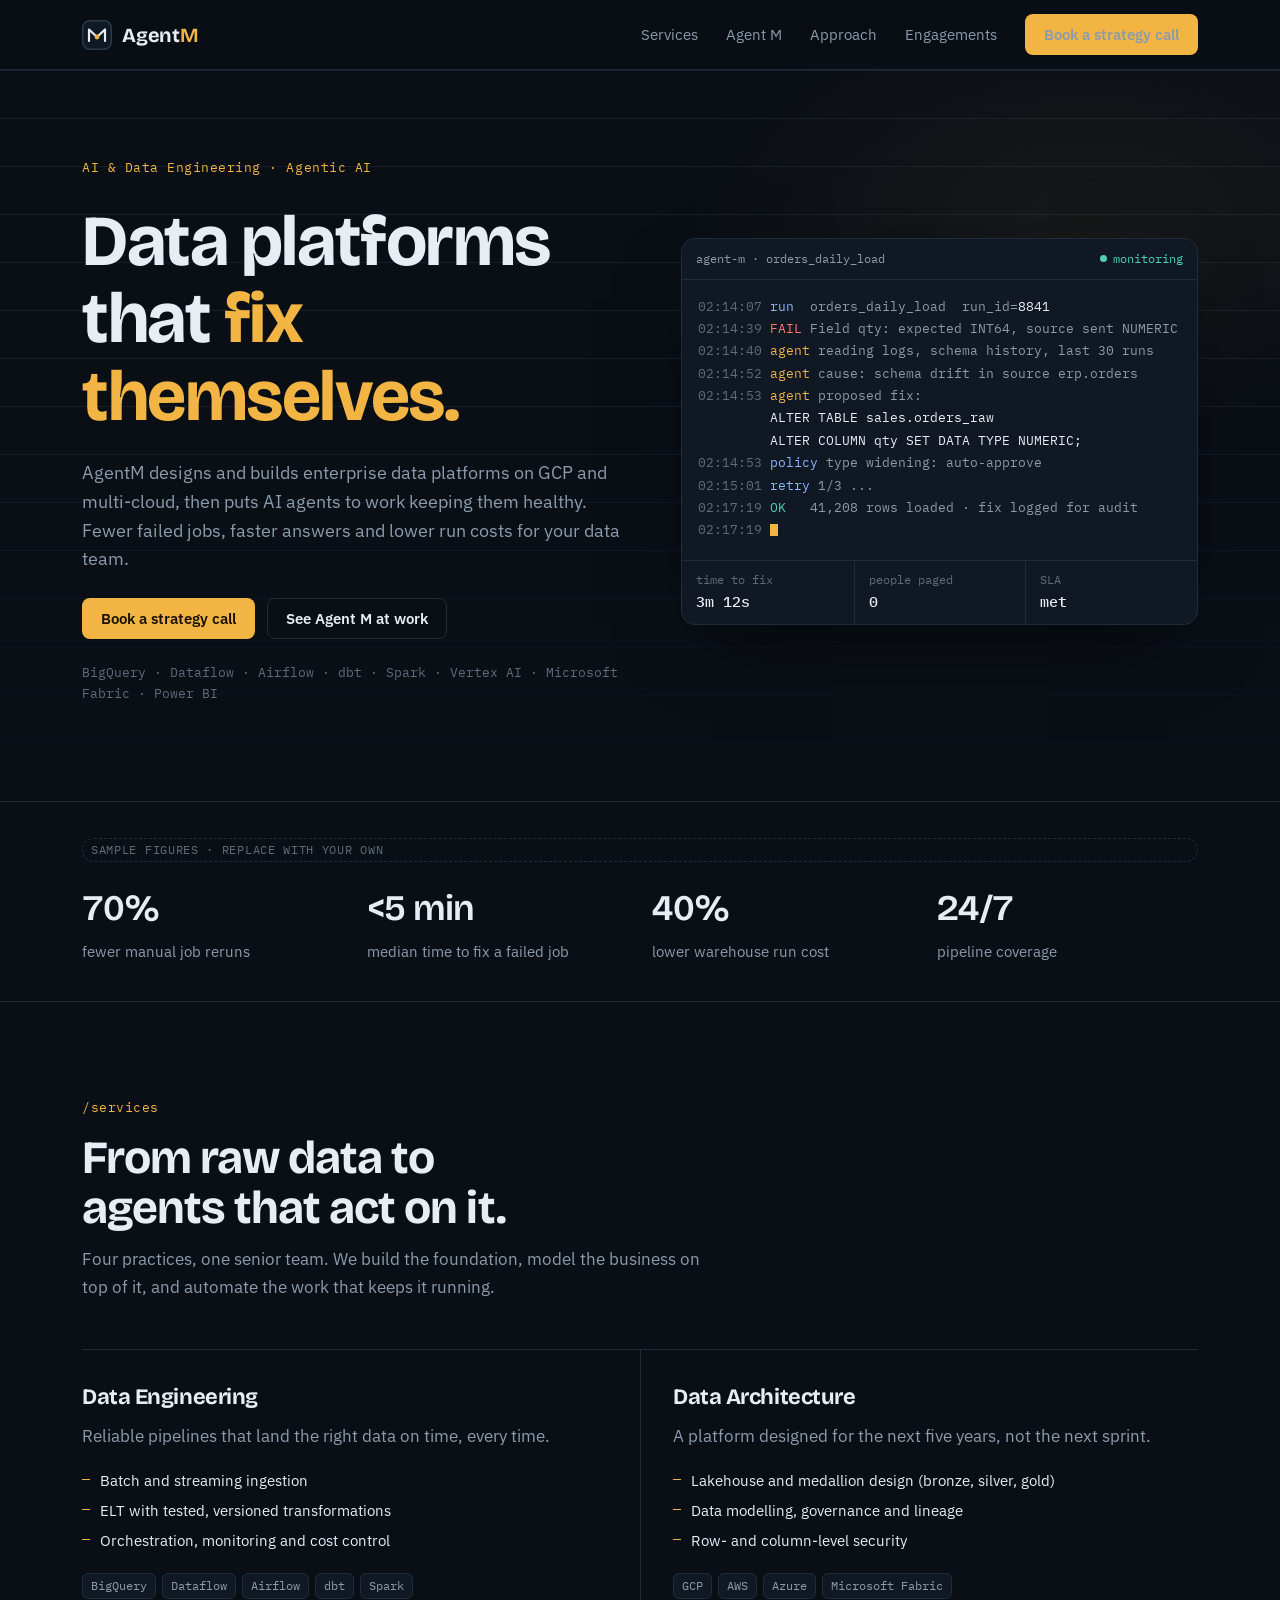
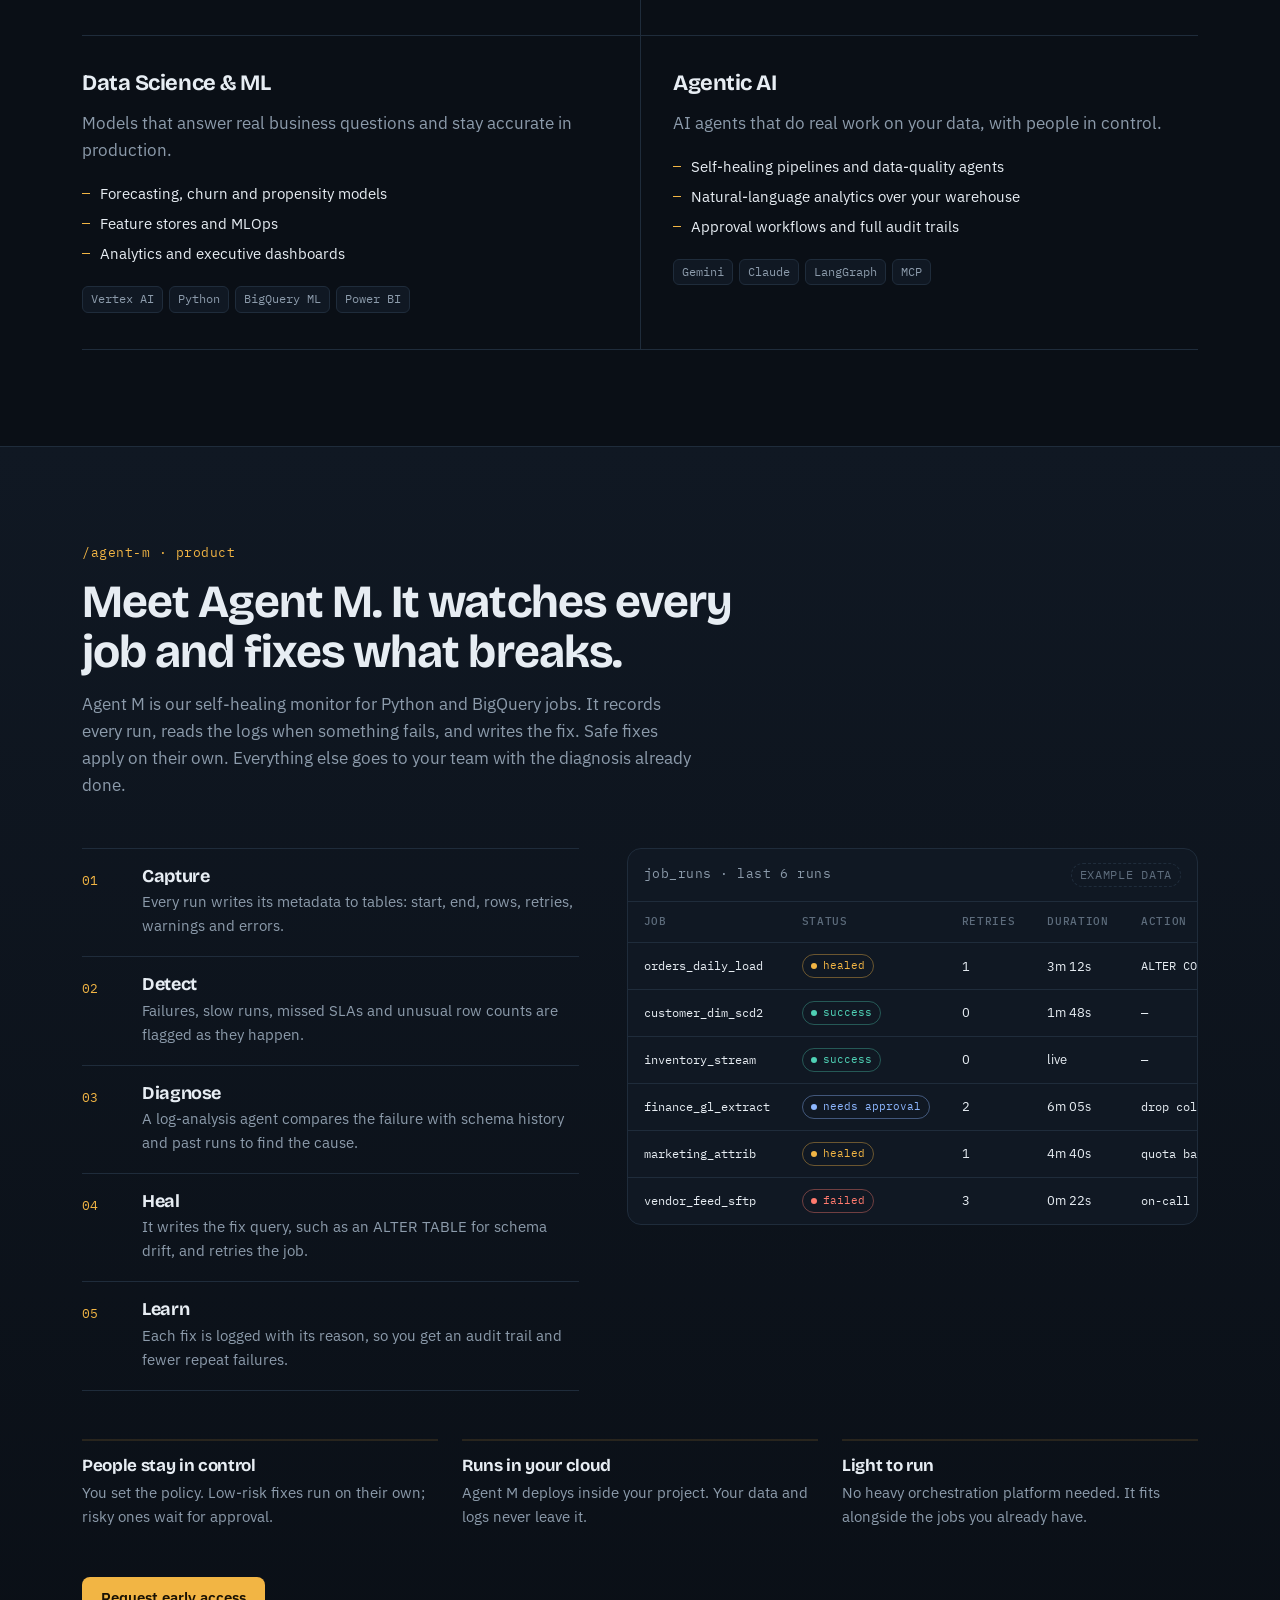
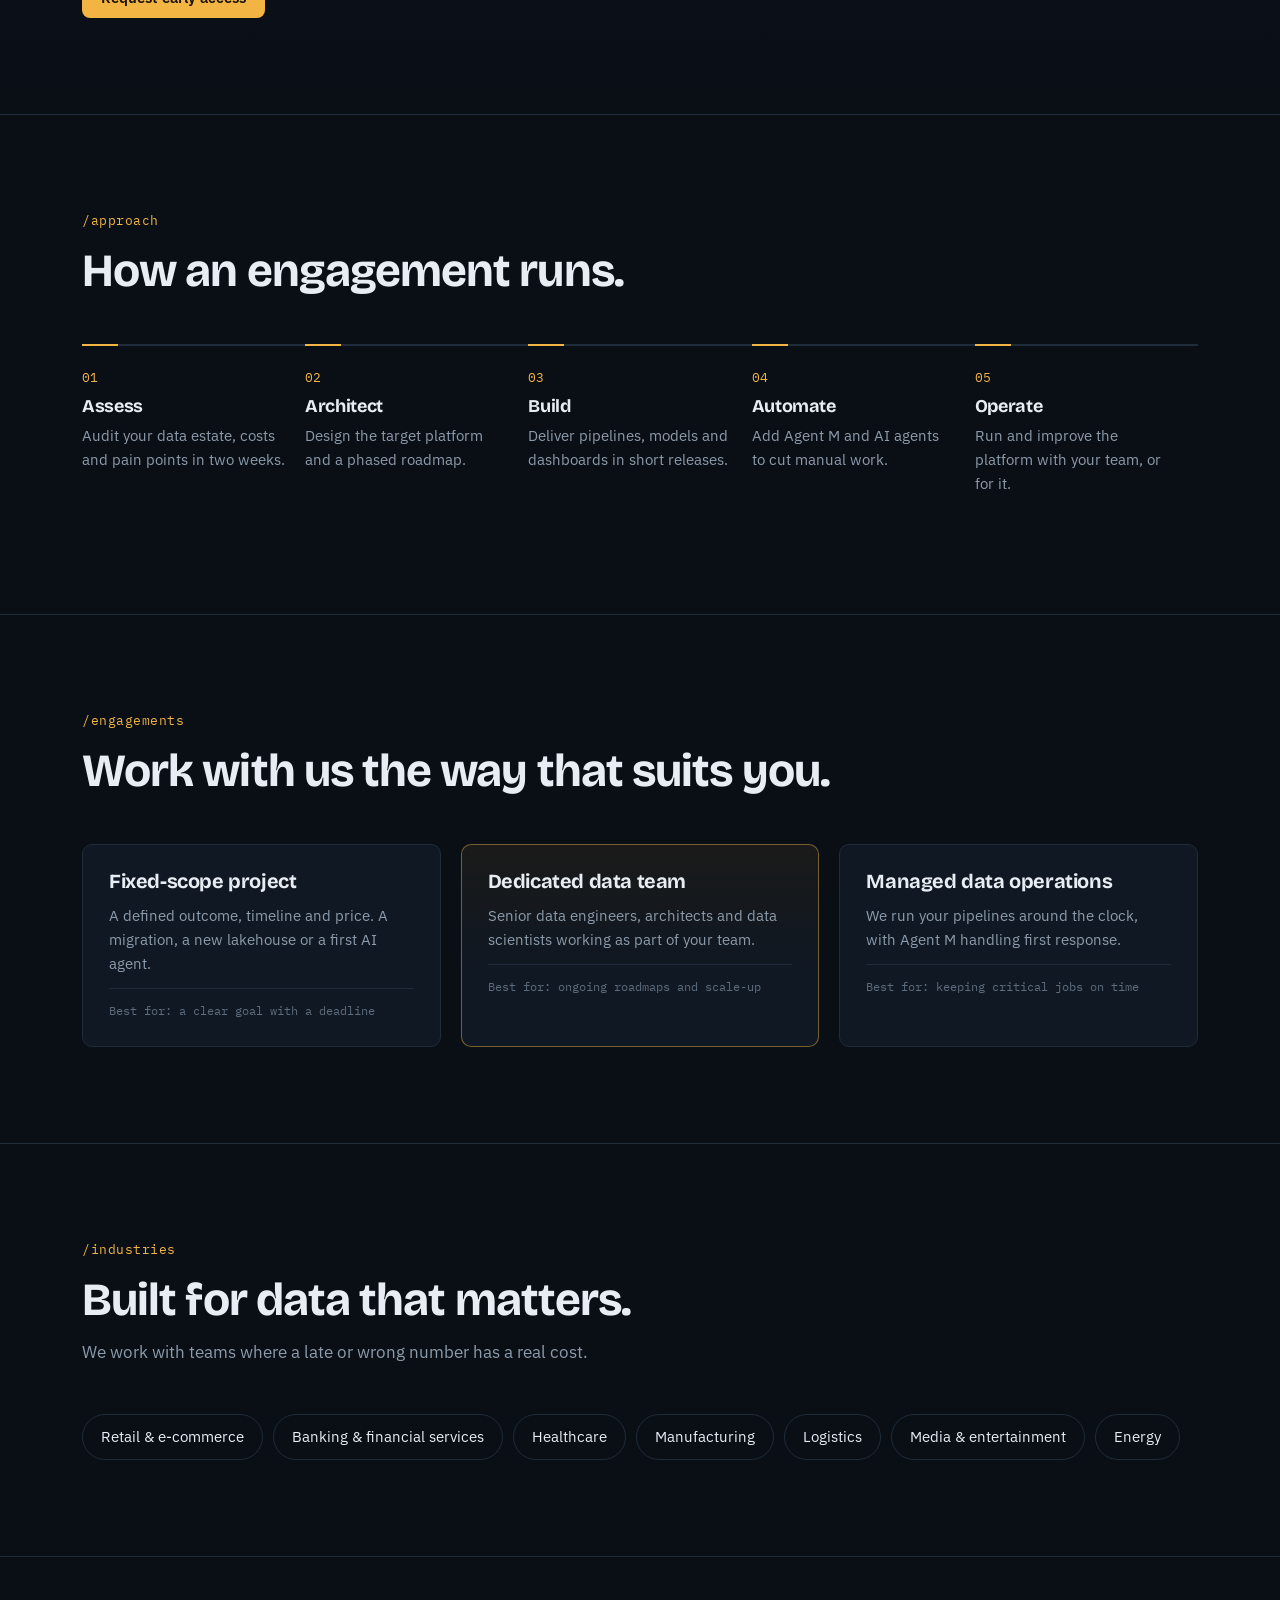
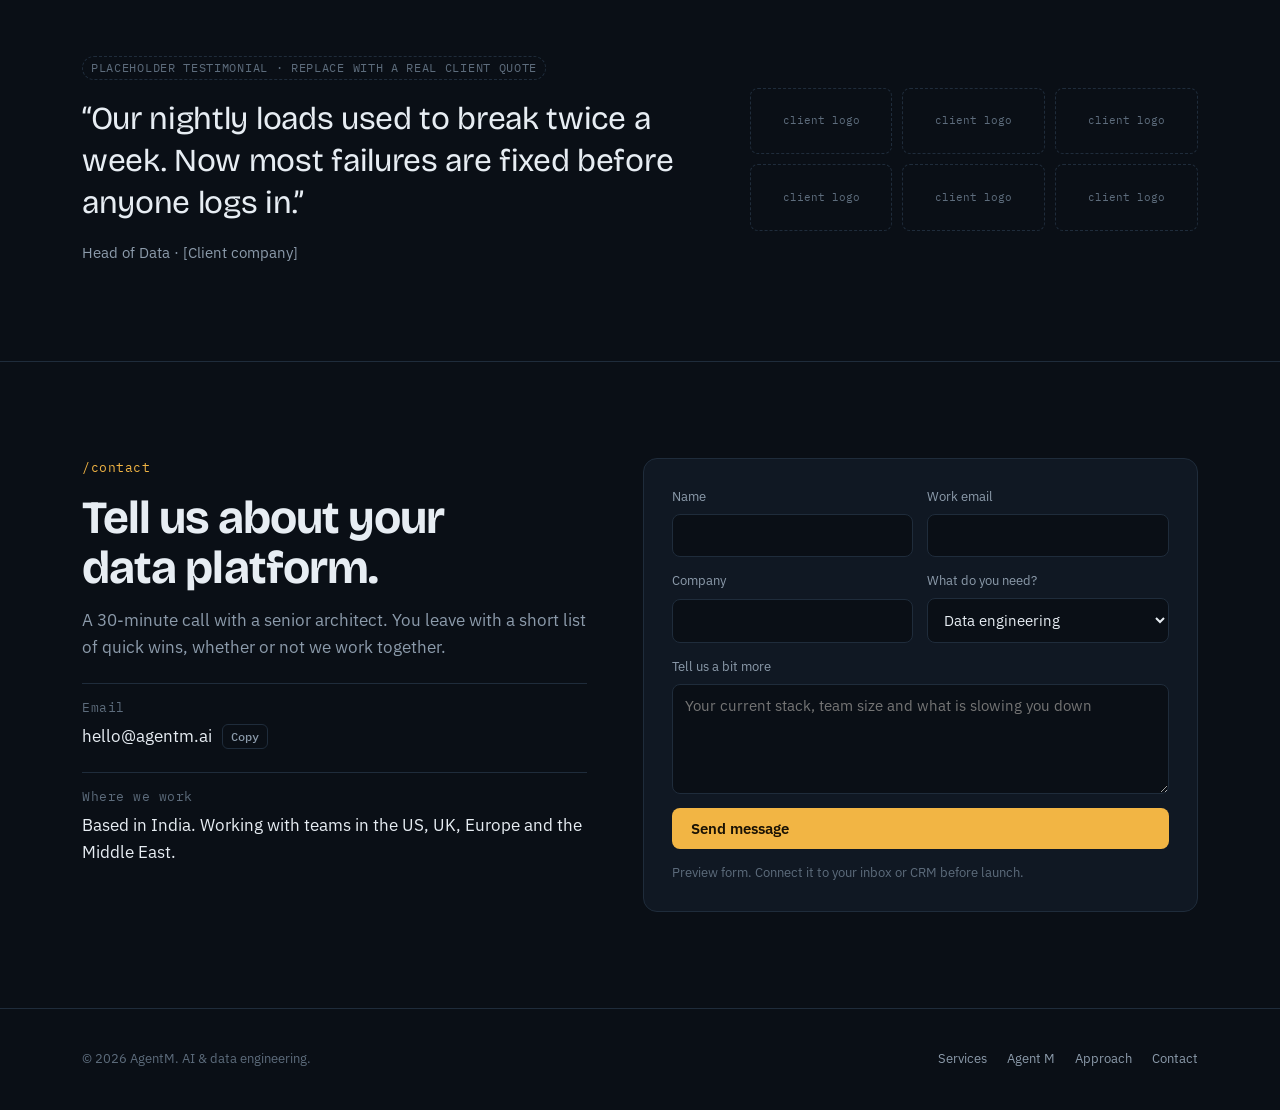
==== index.html @ e4d6f118 "Initial AgentM website Co-Authored-By: Claude Opus 5.5 <noreply@anthropic.com>" ====
<!DOCTYPE html>
<html lang="en">
<head>
  <meta charset="utf-8">
  <meta name="viewport" content="width=device-width, initial-scale=1, viewport-fit=cover">
  <title>AgentM | AI &amp; Data Engineering</title>
  <meta name="description" content="AgentM designs and builds enterprise data platforms and AI agents that keep them healthy. Data engineering, data architecture, data science and agentic AI.">
  <link rel="icon" href="assets/favicon.svg" type="image/svg+xml">
  <link rel="preconnect" href="https://fonts.googleapis.com">
  <link rel="preconnect" href="https://fonts.gstatic.com" crossorigin>
  <link rel="stylesheet" href="https://fonts.googleapis.com/css2?family=Bricolage+Grotesque:opsz,wght@12..96,400;12..96,600;12..96,700&family=IBM+Plex+Sans:wght@400;500;600&family=IBM+Plex+Mono:wght@400;500&display=swap">
  <link rel="stylesheet" href="css/styles.css">
</head>
<body>
<header class="top">
  <div class="wrap">
    <a class="brand" href="#top" aria-label="AgentM home">
      <svg width="30" height="30" viewBox="0 0 30 30" aria-hidden="true">
        <rect x="0.75" y="0.75" width="28.5" height="28.5" rx="7" fill="#101823" stroke="#2A3A4D" stroke-width="1.5"/>
        <path d="M7 21V9.5l8 7.5 8-7.5V21" fill="none" stroke="#E7EDF3" stroke-width="2.2" stroke-linecap="round" stroke-linejoin="round"/>
        <circle cx="15" cy="17" r="2.4" fill="#F2B544"/>
      </svg>
      <span>Agent<b>M</b></span>
    </a>
    <button class="menu-btn" id="menuBtn" aria-expanded="false" aria-controls="nav">Menu</button>
    <nav class="nav" id="nav">
      <a href="#services">Services</a>
      <a href="#agent-m">Agent M</a>
      <a href="#approach">Approach</a>
      <a href="#engage">Engagements</a>
      <a class="btn btn-primary" href="#contact">Book a strategy call</a>
    </nav>
  </div>
</header>

<main id="top">
  <section class="hero">
    <div class="wrap">
      <div class="hero-copy">
        <span class="label">AI &amp; Data Engineering · Agentic AI</span>
        <h1>Data platforms that <em>fix themselves.</em></h1>
        <p class="lede">AgentM designs and builds enterprise data platforms on GCP and multi-cloud, then puts AI agents to work keeping them healthy. Fewer failed jobs, faster answers and lower run costs for your data team.</p>
        <div class="cta-row">
          <a class="btn btn-primary" href="#contact">Book a strategy call</a>
          <a class="btn btn-ghost" href="#agent-m">See Agent M at work</a>
        </div>
        <p class="stack-line">BigQuery · Dataflow · Airflow · dbt · Spark · Vertex AI · Microsoft Fabric · Power BI</p>
      </div>

      <div class="console" aria-label="Example: Agent M healing a failed pipeline job">
        <div class="console-bar">
          <span>agent-m · orders_daily_load</span>
          <span class="live">monitoring</span>
        </div>
<pre class="log" id="log"><span class="ln"><span class="t">02:14:07</span> <span class="i">run</span>  orders_daily_load  run_id=<span class="w">8841</span></span><span class="ln"><span class="t">02:14:39</span> <span class="f">FAIL</span> Field qty: expected INT64, source sent NUMERIC</span><span class="ln"><span class="t">02:14:40</span> <span class="a">agent</span> reading logs, schema history, last 30 runs</span><span class="ln"><span class="t">02:14:52</span> <span class="a">agent</span> cause: schema drift in source erp.orders</span><span class="ln"><span class="t">02:14:53</span> <span class="a">agent</span> proposed fix:</span><span class="ln">         <span class="w">ALTER TABLE sales.orders_raw</span></span><span class="ln">         <span class="w">ALTER COLUMN qty SET DATA TYPE NUMERIC;</span></span><span class="ln"><span class="t">02:14:53</span> <span class="i">policy</span> type widening: auto-approve</span><span class="ln"><span class="t">02:15:01</span> <span class="i">retry</span> 1/3 ...</span><span class="ln"><span class="t">02:17:19</span> <span class="ok">OK</span>   41,208 rows loaded · fix logged for audit</span><span class="ln"><span class="t">02:17:19</span> <span class="cursor"></span></span></pre>
        <div class="console-foot">
          <div>time to fix<strong>3m 12s</strong></div>
          <div>people paged<strong>0</strong></div>
          <div>SLA<strong>met</strong></div>
        </div>
      </div>
    </div>
  </section>

  <section class="metrics" aria-label="Results">
    <div class="wrap">
      <span class="tag">Sample figures · replace with your own</span>
      <div class="metric-row">
        <div class="metric"><strong>70%</strong><span>fewer manual job reruns</span></div>
        <div class="metric"><strong>&lt;5 min</strong><span>median time to fix a failed job</span></div>
        <div class="metric"><strong>40%</strong><span>lower warehouse run cost</span></div>
        <div class="metric"><strong>24/7</strong><span>pipeline coverage</span></div>
      </div>
    </div>
  </section>

  <section class="block" id="services">
    <div class="wrap">
      <div class="sec-head">
        <span class="label">/services</span>
        <h2>From raw data to agents that act on it.</h2>
        <p class="lede">Four practices, one senior team. We build the foundation, model the business on top of it, and automate the work that keeps it running.</p>
      </div>
      <div class="services">
        <article class="svc">
          <h3>Data Engineering</h3>
          <p>Reliable pipelines that land the right data on time, every time.</p>
          <ul>
            <li>Batch and streaming ingestion</li>
            <li>ELT with tested, versioned transformations</li>
            <li>Orchestration, monitoring and cost control</li>
          </ul>
          <div class="chips"><span class="chip">BigQuery</span><span class="chip">Dataflow</span><span class="chip">Airflow</span><span class="chip">dbt</span><span class="chip">Spark</span></div>
        </article>
        <article class="svc">
          <h3>Data Architecture</h3>
          <p>A platform designed for the next five years, not the next sprint.</p>
          <ul>
            <li>Lakehouse and medallion design (bronze, silver, gold)</li>
            <li>Data modelling, governance and lineage</li>
            <li>Row- and column-level security</li>
          </ul>
          <div class="chips"><span class="chip">GCP</span><span class="chip">AWS</span><span class="chip">Azure</span><span class="chip">Microsoft Fabric</span></div>
        </article>
        <article class="svc">
          <h3>Data Science &amp; ML</h3>
          <p>Models that answer real business questions and stay accurate in production.</p>
          <ul>
            <li>Forecasting, churn and propensity models</li>
            <li>Feature stores and MLOps</li>
            <li>Analytics and executive dashboards</li>
          </ul>
          <div class="chips"><span class="chip">Vertex AI</span><span class="chip">Python</span><span class="chip">BigQuery ML</span><span class="chip">Power BI</span></div>
        </article>
        <article class="svc">
          <h3>Agentic AI</h3>
          <p>AI agents that do real work on your data, with people in control.</p>
          <ul>
            <li>Self-healing pipelines and data-quality agents</li>
            <li>Natural-language analytics over your warehouse</li>
            <li>Approval workflows and full audit trails</li>
          </ul>
          <div class="chips"><span class="chip">Gemini</span><span class="chip">Claude</span><span class="chip">LangGraph</span><span class="chip">MCP</span></div>
        </article>
      </div>
    </div>
  </section>

  <section class="block product" id="agent-m">
    <div class="wrap">
      <div class="sec-head">
        <span class="label">/agent-m · product</span>
        <h2>Meet Agent M. It watches every job and fixes what breaks.</h2>
        <p class="lede">Agent M is our self-healing monitor for Python and BigQuery jobs. It records every run, reads the logs when something fails, and writes the fix. Safe fixes apply on their own. Everything else goes to your team with the diagnosis already done.</p>
      </div>

      <div class="product-grid">
        <ol class="steps">
          <li><div><h3>Capture</h3><p>Every run writes its metadata to tables: start, end, rows, retries, warnings and errors.</p></div></li>
          <li><div><h3>Detect</h3><p>Failures, slow runs, missed SLAs and unusual row counts are flagged as they happen.</p></div></li>
          <li><div><h3>Diagnose</h3><p>A log-analysis agent compares the failure with schema history and past runs to find the cause.</p></div></li>
          <li><div><h3>Heal</h3><p>It writes the fix query, such as an ALTER TABLE for schema drift, and retries the job.</p></div></li>
          <li><div><h3>Learn</h3><p>Each fix is logged with its reason, so you get an audit trail and fewer repeat failures.</p></div></li>
        </ol>

        <div class="table-card">
          <header>
            <span class="label">job_runs · last 6 runs</span>
            <span class="tag">Example data</span>
          </header>
          <div class="table-scroll">
            <table>
              <thead><tr><th>Job</th><th>Status</th><th>Retries</th><th>Duration</th><th>Action</th></tr></thead>
              <tbody>
                <tr><td class="mono">orders_daily_load</td><td><span class="pill p-heal">healed</span></td><td>1</td><td>3m 12s</td><td class="mono">ALTER COLUMN qty</td></tr>
                <tr><td class="mono">customer_dim_scd2</td><td><span class="pill p-ok">success</span></td><td>0</td><td>1m 48s</td><td class="mono">—</td></tr>
                <tr><td class="mono">inventory_stream</td><td><span class="pill p-ok">success</span></td><td>0</td><td>live</td><td class="mono">—</td></tr>
                <tr><td class="mono">finance_gl_extract</td><td><span class="pill p-wait">needs approval</span></td><td>2</td><td>6m 05s</td><td class="mono">drop column proposed</td></tr>
                <tr><td class="mono">marketing_attrib</td><td><span class="pill p-heal">healed</span></td><td>1</td><td>4m 40s</td><td class="mono">quota backoff</td></tr>
                <tr><td class="mono">vendor_feed_sftp</td><td><span class="pill p-fail">failed</span></td><td>3</td><td>0m 22s</td><td class="mono">on-call paged</td></tr>
              </tbody>
            </table>
          </div>
        </div>
      </div>

      <div class="guard">
        <div><h3>People stay in control</h3><p>You set the policy. Low-risk fixes run on their own; risky ones wait for approval.</p></div>
        <div><h3>Runs in your cloud</h3><p>Agent M deploys inside your project. Your data and logs never leave it.</p></div>
        <div><h3>Light to run</h3><p>No heavy orchestration platform needed. It fits alongside the jobs you already have.</p></div>
      </div>

      <div class="cta-row"><a class="btn btn-primary" href="#contact">Request early access</a></div>
    </div>
  </section>

  <section class="block" id="approach">
    <div class="wrap">
      <div class="sec-head">
        <span class="label">/approach</span>
        <h2>How an engagement runs.</h2>
      </div>
      <div class="approach">
        <div class="phase"><h3>Assess</h3><p>Audit your data estate, costs and pain points in two weeks.</p></div>
        <div class="phase"><h3>Architect</h3><p>Design the target platform and a phased roadmap.</p></div>
        <div class="phase"><h3>Build</h3><p>Deliver pipelines, models and dashboards in short releases.</p></div>
        <div class="phase"><h3>Automate</h3><p>Add Agent M and AI agents to cut manual work.</p></div>
        <div class="phase"><h3>Operate</h3><p>Run and improve the platform with your team, or for it.</p></div>
      </div>
    </div>
  </section>

  <section class="block" id="engage">
    <div class="wrap">
      <div class="sec-head">
        <span class="label">/engagements</span>
        <h2>Work with us the way that suits you.</h2>
      </div>
      <div class="models">
        <article class="model">
          <h3>Fixed-scope project</h3>
          <p>A defined outcome, timeline and price. A migration, a new lakehouse or a first AI agent.</p>
          <p class="fit">Best for: a clear goal with a deadline</p>
        </article>
        <article class="model feature">
          <h3>Dedicated data team</h3>
          <p>Senior data engineers, architects and data scientists working as part of your team.</p>
          <p class="fit">Best for: ongoing roadmaps and scale-up</p>
        </article>
        <article class="model">
          <h3>Managed data operations</h3>
          <p>We run your pipelines around the clock, with Agent M handling first response.</p>
          <p class="fit">Best for: keeping critical jobs on time</p>
        </article>
      </div>
    </div>
  </section>

  <section class="block" id="industries">
    <div class="wrap">
      <div class="sec-head">
        <span class="label">/industries</span>
        <h2>Built for data that matters.</h2>
        <p class="lede">We work with teams where a late or wrong number has a real cost.</p>
      </div>
      <div class="inds">
        <span class="ind">Retail &amp; e-commerce</span>
        <span class="ind">Banking &amp; financial services</span>
        <span class="ind">Healthcare</span>
        <span class="ind">Manufacturing</span>
        <span class="ind">Logistics</span>
        <span class="ind">Media &amp; entertainment</span>
        <span class="ind">Energy</span>
      </div>
    </div>
  </section>

  <section class="block" id="proof">
    <div class="wrap">
      <div class="proof">
        <div>
          <span class="tag">Placeholder testimonial · replace with a real client quote</span>
          <blockquote style="margin-top:18px">“Our nightly loads used to break twice a week. Now most failures are fixed before anyone logs in.”</blockquote>
          <p class="cite">Head of Data · [Client company]</p>
        </div>
        <div class="logos" aria-label="Client logo placeholders">
          <div class="logo-slot">client logo</div><div class="logo-slot">client logo</div><div class="logo-slot">client logo</div>
          <div class="logo-slot">client logo</div><div class="logo-slot">client logo</div><div class="logo-slot">client logo</div>
        </div>
      </div>
    </div>
  </section>

  <section class="block" id="contact">
    <div class="wrap">
      <div class="contact">
        <div class="contact-info">
          <div class="sec-head">
            <span class="label">/contact</span>
            <h2>Tell us about your data platform.</h2>
            <p class="lede">A 30-minute call with a senior architect. You leave with a short list of quick wins, whether or not we work together.</p>
          </div>
          <div class="info-row">
            <span class="label">Email</span>
            <div class="copy-line"><span id="email">hello@agentm.ai</span><button class="copy-btn" id="copyEmail" type="button">Copy</button></div>
          </div>
          <div class="info-row">
            <span class="label">Where we work</span>
            <span>Based in India. Working with teams in the US, UK, Europe and the Middle East.</span>
          </div>
        </div>

        <form id="contactForm" novalidate>
          <div class="field-row">
            <div class="field"><label for="f-name">Name</label><input id="f-name" name="name" autocomplete="name" required></div>
            <div class="field"><label for="f-email">Work email</label><input id="f-email" name="email" type="email" autocomplete="email" required></div>
          </div>
          <div class="field-row">
            <div class="field"><label for="f-company">Company</label><input id="f-company" name="company" autocomplete="organization"></div>
            <div class="field"><label for="f-need">What do you need?</label>
              <select id="f-need" name="need">
                <option>Data engineering</option>
                <option>Data architecture</option>
                <option>Data science &amp; ML</option>
                <option>Agentic AI</option>
                <option>Agent M early access</option>
              </select>
            </div>
          </div>
          <div class="field"><label for="f-msg">Tell us a bit more</label><textarea id="f-msg" name="message" placeholder="Your current stack, team size and what is slowing you down"></textarea></div>
          <button class="btn btn-primary" type="submit">Send message</button>
          <p class="form-note" id="formNote">Preview form. Connect it to your inbox or CRM before launch.</p>
          <p class="form-msg" id="formMsg" hidden></p>
        </form>
      </div>
    </div>
  </section>
</main>

<footer>
  <div class="wrap">
    <span>© 2026 AgentM. AI &amp; data engineering.</span>
    <nav aria-label="Footer">
      <a href="#services">Services</a>
      <a href="#agent-m">Agent M</a>
      <a href="#approach">Approach</a>
      <a href="#contact">Contact</a>
    </nav>
  </div>
</footer>

<script src="js/main.js"></script>
</body>
</html>
---- css/styles.css ----
/* AgentM website styles */
html, body { margin: 0; }
/* Layout: "control room" — editorial single column; hero pairs the thesis with a live Agent M heal log; sections separated by hairlines with path-style labels. */
:root {
  color-scheme: dark;
  --ink: #0A0F16;        /* page ground: blue-black */
  --panel: #101823;      /* raised surfaces */
  --panel-2: #142030;
  --line: #1F2C3B;
  --fg: #E7EDF3;
  --muted: #8C9BAB;
  --dim: #5D6C7C;
  --amber: #F2B544;      /* brand accent: signal amber */
  --amber-soft: rgba(242,181,68,.12);
  --fail: #FF7A6E;       /* semantic */
  --ok: #4FD1B5;
  --info: #8DB7FF;
  --f-display: "Bricolage Grotesque", "Segoe UI", system-ui, sans-serif;
  --f-body: "IBM Plex Sans", "Segoe UI", system-ui, sans-serif;
  --f-mono: "IBM Plex Mono", ui-monospace, "SFMono-Regular", Menlo, Consolas, monospace;
  --s-xs: .8125rem; --s-sm: .9375rem; --s-md: 1.0625rem; --s-lg: 1.375rem; --s-xl: 2rem; --s-2xl: clamp(2.5rem, 5.6vw, 4.5rem);
  --r: 10px;
  --max: 1180px;
}
* { box-sizing: border-box; }
html { scroll-behavior: smooth; }
@media (prefers-reduced-motion: reduce) { html { scroll-behavior: auto; } *, *::before, *::after { animation: none !important; transition: none !important; } }
body {
  background: var(--ink); color: var(--fg);
  font-family: var(--f-body); font-size: var(--s-md); line-height: 1.6;
  -webkit-font-smoothing: antialiased;
}
body::before { content: ""; position: fixed; inset: 0 0 auto; height: env(safe-area-inset-top, 0px); z-index: 10; background: var(--ink); }
a { color: inherit; }
:focus-visible { outline: 2px solid var(--amber); outline-offset: 3px; border-radius: 4px; }
.wrap { max-width: var(--max); margin-inline: auto; padding-left: max(16px, env(safe-area-inset-left, 0px)); padding-right: max(16px, env(safe-area-inset-right, 0px)); }
@media (min-width: 720px) { .wrap { padding-left: max(32px, env(safe-area-inset-left, 0px)); padding-right: max(32px, env(safe-area-inset-right, 0px)); } }
h1, h2, h3 { font-family: var(--f-display); font-weight: 700; line-height: 1.08; letter-spacing: -.02em; text-wrap: balance; margin: 0; }
p { margin: 0; }
.label { font-family: var(--f-mono); font-size: var(--s-xs); color: var(--amber); letter-spacing: .04em; }
.lede { color: var(--muted); max-width: 62ch; }
.tag { display: inline-flex; align-items: center; gap: 6px; font-family: var(--f-mono); font-size: .72rem; letter-spacing: .06em; text-transform: uppercase; color: var(--dim); border: 1px dashed var(--line); padding: 2px 8px; border-radius: 999px; }

/* Header */
.top { position: sticky; top: env(safe-area-inset-top, 0px); z-index: 20; background: rgba(10,15,22,.86); backdrop-filter: blur(10px); border-bottom: 1px solid var(--line); }
.top .wrap { display: flex; align-items: center; justify-content: space-between; gap: 16px; padding-block: 14px; }
.brand { display: flex; align-items: center; gap: 10px; text-decoration: none; font-family: var(--f-display); font-weight: 700; font-size: 1.25rem; letter-spacing: -.01em; }
.brand svg { flex: none; }
.brand b { color: var(--amber); font-weight: 700; }
.nav { display: flex; align-items: center; gap: 28px; }
.nav a { text-decoration: none; color: var(--muted); font-size: var(--s-sm); }
.nav a:hover { color: var(--fg); }
.btn { display: inline-flex; align-items: center; gap: 8px; font: 600 var(--s-sm)/1 var(--f-body); text-decoration: none; padding: 12px 18px; border-radius: 8px; border: 1px solid transparent; cursor: pointer; transition: transform .15s ease, background .15s ease; }
.btn-primary { background: var(--amber); color: #1A1204; }
.btn-primary:hover { transform: translateY(-1px); background: #F6C463; }
.btn-ghost { border-color: var(--line); color: var(--fg); background: transparent; }
.btn-ghost:hover { border-color: var(--dim); }
.menu-btn { display: none; background: none; border: 1px solid var(--line); color: var(--fg); border-radius: 8px; padding: 8px 10px; font: 500 var(--s-sm) var(--f-body); cursor: pointer; }
@media (max-width: 860px) {
  .nav { display: none; position: absolute; left: 0; right: 0; top: 100%; flex-direction: column; align-items: stretch; gap: 0; background: var(--ink); border-bottom: 1px solid var(--line); padding: 8px max(16px, env(safe-area-inset-right, 0px)) 16px max(16px, env(safe-area-inset-left, 0px)); }
  .nav.open { display: flex; }
  .nav a { padding: 12px 0; border-bottom: 1px solid var(--line); }
  .nav .btn { margin-top: 12px; justify-content: center; }
  .menu-btn { display: inline-block; }
}

/* Hero */
.hero { position: relative; overflow: hidden; border-bottom: 1px solid var(--line); }
.hero::before { content: ""; position: absolute; inset: 0; background:
  radial-gradient(600px 320px at 85% 20%, rgba(242,181,68,.10), transparent 70%),
  linear-gradient(var(--line) 1px, transparent 1px) 0 0 / 100% 48px; opacity: .55; mask-image: linear-gradient(to bottom, #000 40%, transparent); pointer-events: none; }
.hero .wrap { position: relative; display: grid; grid-template-columns: 1.05fr 1fr; gap: 56px; align-items: center; padding-block: 88px 96px; }
.hero-copy { display: grid; gap: 24px; min-width: 0; }
.hero h1 { font-size: var(--s-2xl); }
.hero h1 em { font-style: normal; color: var(--amber); }
.hero .lede { font-size: 1.125rem; }
.cta-row { display: flex; flex-wrap: wrap; gap: 12px; }
.stack-line { font-family: var(--f-mono); font-size: var(--s-xs); color: var(--dim); }
@media (max-width: 960px) { .hero .wrap { grid-template-columns: 1fr; padding-block: 56px 64px; gap: 40px; } }

/* Console */
.console { min-width: 0; background: var(--panel); border: 1px solid var(--line); border-radius: 14px; box-shadow: 0 30px 80px -30px rgba(0,0,0,.7); overflow: hidden; }
.console-bar { display: flex; align-items: center; justify-content: space-between; gap: 12px; padding: 10px 14px; border-bottom: 1px solid var(--line); font-family: var(--f-mono); font-size: .75rem; color: var(--muted); }
.live { display: inline-flex; align-items: center; gap: 6px; color: var(--ok); }
.live::before { content: ""; width: 7px; height: 7px; border-radius: 50%; background: var(--ok); animation: pulse 1.8s ease-in-out infinite; }
@keyframes pulse { 50% { opacity: .3; } }
.log { margin: 0; padding: 16px 16px 18px; font-family: var(--f-mono); font-size: .8rem; line-height: 1.75; color: var(--muted); overflow-x: auto; white-space: pre; }
.log .t { color: var(--dim); }
.log .f { color: var(--fail); }
.log .ok { color: var(--ok); }
.log .a { color: var(--amber); }
.log .i { color: var(--info); }
.log .w { color: var(--fg); }
.log .ln { display: block; animation: rise .5s ease both; }
@keyframes rise { from { opacity: .35; transform: translateY(3px); } to { opacity: 1; transform: none; } }
.cursor { display: inline-block; width: 8px; height: 1em; background: var(--amber); vertical-align: -2px; animation: pulse 1s steps(2) infinite; }
.console-foot { display: grid; grid-template-columns: repeat(3, 1fr); border-top: 1px solid var(--line); }
.console-foot div { padding: 10px 14px; font-family: var(--f-mono); font-size: .72rem; color: var(--dim); }
.console-foot div + div { border-left: 1px solid var(--line); }
.console-foot strong { display: block; font-size: .95rem; color: var(--fg); font-weight: 500; font-variant-numeric: tabular-nums; }

/* Metrics */
.metrics { border-bottom: 1px solid var(--line); }
.metrics .wrap { padding-block: 36px; display: grid; gap: 18px; }
.metric-row { display: grid; grid-template-columns: repeat(4, 1fr); gap: 24px; }
.metric strong { display: block; font-family: var(--f-display); font-size: 2.25rem; font-weight: 600; letter-spacing: -.02em; font-variant-numeric: tabular-nums; }
.metric span { color: var(--muted); font-size: var(--s-sm); }
@media (max-width: 760px) { .metric-row { grid-template-columns: repeat(2, 1fr); } }

/* Sections */
section.block { border-bottom: 1px solid var(--line); }
section.block > .wrap { padding-block: 96px; display: grid; gap: 48px; }
@media (max-width: 720px) { section.block > .wrap { padding-block: 64px; gap: 36px; } }
.sec-head { display: grid; gap: 14px; max-width: 760px; }
.sec-head h2 { font-size: clamp(2rem, 3.6vw, 3rem); }

/* Services */
.services { display: grid; grid-template-columns: repeat(2, 1fr); border-top: 1px solid var(--line); }
.svc { padding: 36px 32px 36px 0; display: grid; gap: 14px; align-content: start; border-bottom: 1px solid var(--line); min-width: 0; }
.svc:nth-child(even) { padding: 36px 0 36px 32px; border-left: 1px solid var(--line); }
.svc h3 { font-size: var(--s-lg); display: flex; align-items: baseline; gap: 12px; }
.svc h3 .label { font-size: .75rem; }
.svc p { color: var(--muted); }
.svc ul { list-style: none; padding: 0; margin: 4px 0 0; display: grid; gap: 6px; font-size: var(--s-sm); }
.svc li { padding-left: 18px; position: relative; }
.svc li::before { content: ""; position: absolute; left: 0; top: .7em; width: 8px; height: 1px; background: var(--amber); }
.chips { display: flex; flex-wrap: wrap; gap: 6px; margin-top: 6px; }
.chip { font-family: var(--f-mono); font-size: .72rem; color: var(--muted); background: var(--panel); border: 1px solid var(--line); padding: 3px 8px; border-radius: 6px; }
@media (max-width: 760px) {
  .services { grid-template-columns: 1fr; }
  .svc, .svc:nth-child(even) { padding: 28px 0; border-left: 0; }
}

/* Agent M product */
.product { background: linear-gradient(180deg, var(--panel) 0%, var(--ink) 100%); }
.product-grid { display: grid; grid-template-columns: 1fr 1.15fr; gap: 48px; align-items: start; }
.product-grid > * { min-width: 0; }
.steps { list-style: none; margin: 0; padding: 0; display: grid; gap: 0; counter-reset: step; }
.steps li { counter-increment: step; display: grid; grid-template-columns: 44px 1fr; gap: 16px; padding: 18px 0; border-top: 1px solid var(--line); }
.steps li:last-child { border-bottom: 1px solid var(--line); }
.steps li::before { content: counter(step, decimal-leading-zero); font-family: var(--f-mono); font-size: var(--s-xs); color: var(--amber); padding-top: 4px; }
.steps h3 { font-size: 1.125rem; margin-bottom: 4px; }
.steps p { color: var(--muted); font-size: var(--s-sm); }
.table-card { background: var(--panel); border: 1px solid var(--line); border-radius: 14px; overflow: hidden; }
.table-card header { display: flex; flex-wrap: wrap; align-items: center; justify-content: space-between; gap: 10px; padding: 14px 16px; border-bottom: 1px solid var(--line); }
.table-card header .label { color: var(--muted); }
.table-scroll { overflow-x: auto; }
table { width: 100%; border-collapse: collapse; font-size: .82rem; min-width: 560px; }
th, td { text-align: left; padding: 11px 16px; border-bottom: 1px solid var(--line); white-space: nowrap; }
th { font-family: var(--f-mono); font-weight: 500; font-size: .7rem; letter-spacing: .06em; text-transform: uppercase; color: var(--dim); }
td { font-variant-numeric: tabular-nums; }
td.mono { font-family: var(--f-mono); font-size: .78rem; }
tr:last-child td { border-bottom: 0; }
.pill { display: inline-flex; align-items: center; gap: 6px; font-family: var(--f-mono); font-size: .7rem; padding: 2px 8px; border-radius: 999px; border: 1px solid; }
.pill::before { content: ""; width: 6px; height: 6px; border-radius: 50%; background: currentColor; }
.p-ok { color: var(--ok); border-color: rgba(79,209,181,.35); }
.p-heal { color: var(--amber); border-color: rgba(242,181,68,.4); }
.p-fail { color: var(--fail); border-color: rgba(255,122,110,.4); }
.p-wait { color: var(--info); border-color: rgba(141,183,255,.4); }
.guard { display: grid; grid-template-columns: repeat(3, 1fr); gap: 24px; }
.guard div { display: grid; gap: 6px; padding-top: 16px; border-top: 2px solid var(--amber-soft); }
.guard h3 { font-size: 1.0625rem; }
.guard p { color: var(--muted); font-size: var(--s-sm); }
@media (max-width: 960px) { .product-grid { grid-template-columns: 1fr; } .guard { grid-template-columns: 1fr; } }

/* Approach */
.approach { display: grid; grid-template-columns: repeat(5, 1fr); gap: 0; counter-reset: ph; }
.phase { counter-increment: ph; padding: 22px 20px 22px 0; border-top: 2px solid var(--line); display: grid; gap: 8px; align-content: start; position: relative; min-width: 0; }
.phase::before { content: counter(ph, decimal-leading-zero); font-family: var(--f-mono); font-size: var(--s-xs); color: var(--amber); }
.phase::after { content: ""; position: absolute; top: -2px; left: 0; width: 36px; height: 2px; background: var(--amber); }
.phase h3 { font-size: 1.125rem; }
.phase p { color: var(--muted); font-size: var(--s-sm); }
@media (max-width: 900px) { .approach { grid-template-columns: 1fr 1fr; column-gap: 24px; } }
@media (max-width: 520px) { .approach { grid-template-columns: 1fr; } }

/* Engagement */
.models { display: grid; grid-template-columns: repeat(3, 1fr); gap: 20px; }
.model { background: var(--panel); border: 1px solid var(--line); border-radius: var(--r); padding: 26px; display: grid; gap: 12px; align-content: start; min-width: 0; }
.model.feature { border-color: rgba(242,181,68,.45); background: linear-gradient(180deg, rgba(242,181,68,.07), var(--panel) 60%); }
.model h3 { font-size: 1.25rem; }
.model p { color: var(--muted); font-size: var(--s-sm); }
.model .fit { font-family: var(--f-mono); font-size: .75rem; color: var(--dim); border-top: 1px solid var(--line); padding-top: 12px; }
@media (max-width: 900px) { .models { grid-template-columns: 1fr; } }

/* Industries */
.inds { display: flex; flex-wrap: wrap; gap: 10px; }
.ind { border: 1px solid var(--line); border-radius: 999px; padding: 10px 18px; font-size: var(--s-sm); color: var(--fg); }

/* Proof */
.proof { display: grid; grid-template-columns: 1.4fr 1fr; gap: 40px; align-items: center; }
.proof > * { min-width: 0; }
blockquote { margin: 0; font-family: var(--f-display); font-size: clamp(1.4rem, 2.6vw, 2rem); line-height: 1.3; font-weight: 400; letter-spacing: -.01em; }
.cite { margin-top: 18px; color: var(--muted); font-size: var(--s-sm); }
.logos { display: grid; grid-template-columns: repeat(3, 1fr); gap: 10px; }
.logo-slot { aspect-ratio: 3 / 1.4; max-width: 100%; border: 1px dashed var(--line); border-radius: 8px; display: grid; place-items: center; font-family: var(--f-mono); font-size: .7rem; color: var(--dim); }
@media (max-width: 860px) { .proof { grid-template-columns: 1fr; } }

/* Contact */
.contact { display: grid; grid-template-columns: 1fr 1.1fr; gap: 56px; }
.contact > * { min-width: 0; }
.contact-info { display: grid; gap: 22px; align-content: start; }
.info-row { display: grid; gap: 4px; padding-top: 14px; border-top: 1px solid var(--line); }
.info-row .label { color: var(--dim); }
.copy-line { display: flex; align-items: center; gap: 10px; flex-wrap: wrap; }
.copy-line span { user-select: all; }
.copy-btn { background: none; border: 1px solid var(--line); color: var(--muted); font: 500 .75rem var(--f-mono); padding: 4px 8px; border-radius: 6px; cursor: pointer; }
.copy-btn:hover { color: var(--fg); }
form { display: grid; gap: 14px; background: var(--panel); border: 1px solid var(--line); border-radius: 14px; padding: 28px; }
.field-row { display: grid; grid-template-columns: 1fr 1fr; gap: 14px; }
.field { display: grid; gap: 6px; min-width: 0; }
label { font-size: var(--s-xs); color: var(--muted); }
input, select, textarea { width: 100%; font: 400 var(--s-sm) var(--f-body); color: var(--fg); background: var(--ink); border: 1px solid var(--line); border-radius: 8px; padding: 11px 12px; }
textarea { min-height: 110px; resize: vertical; }
input:focus, select:focus, textarea:focus { outline: none; border-color: var(--amber); }
.form-note { font-size: var(--s-xs); color: var(--dim); }
.form-msg { font-size: var(--s-sm); color: var(--ok); border: 1px solid rgba(79,209,181,.35); border-radius: 8px; padding: 10px 12px; }
@media (max-width: 860px) { .contact { grid-template-columns: 1fr; } }
@media (max-width: 520px) { .field-row { grid-template-columns: 1fr; } form { padding: 20px; } }

/* Footer */
footer .wrap { padding-block: 40px; display: flex; flex-wrap: wrap; gap: 16px 32px; justify-content: space-between; align-items: center; color: var(--dim); font-size: var(--s-xs); }
footer nav { display: flex; flex-wrap: wrap; gap: 20px; }
footer a { text-decoration: none; color: var(--muted); }
footer a:hover { color: var(--fg); }
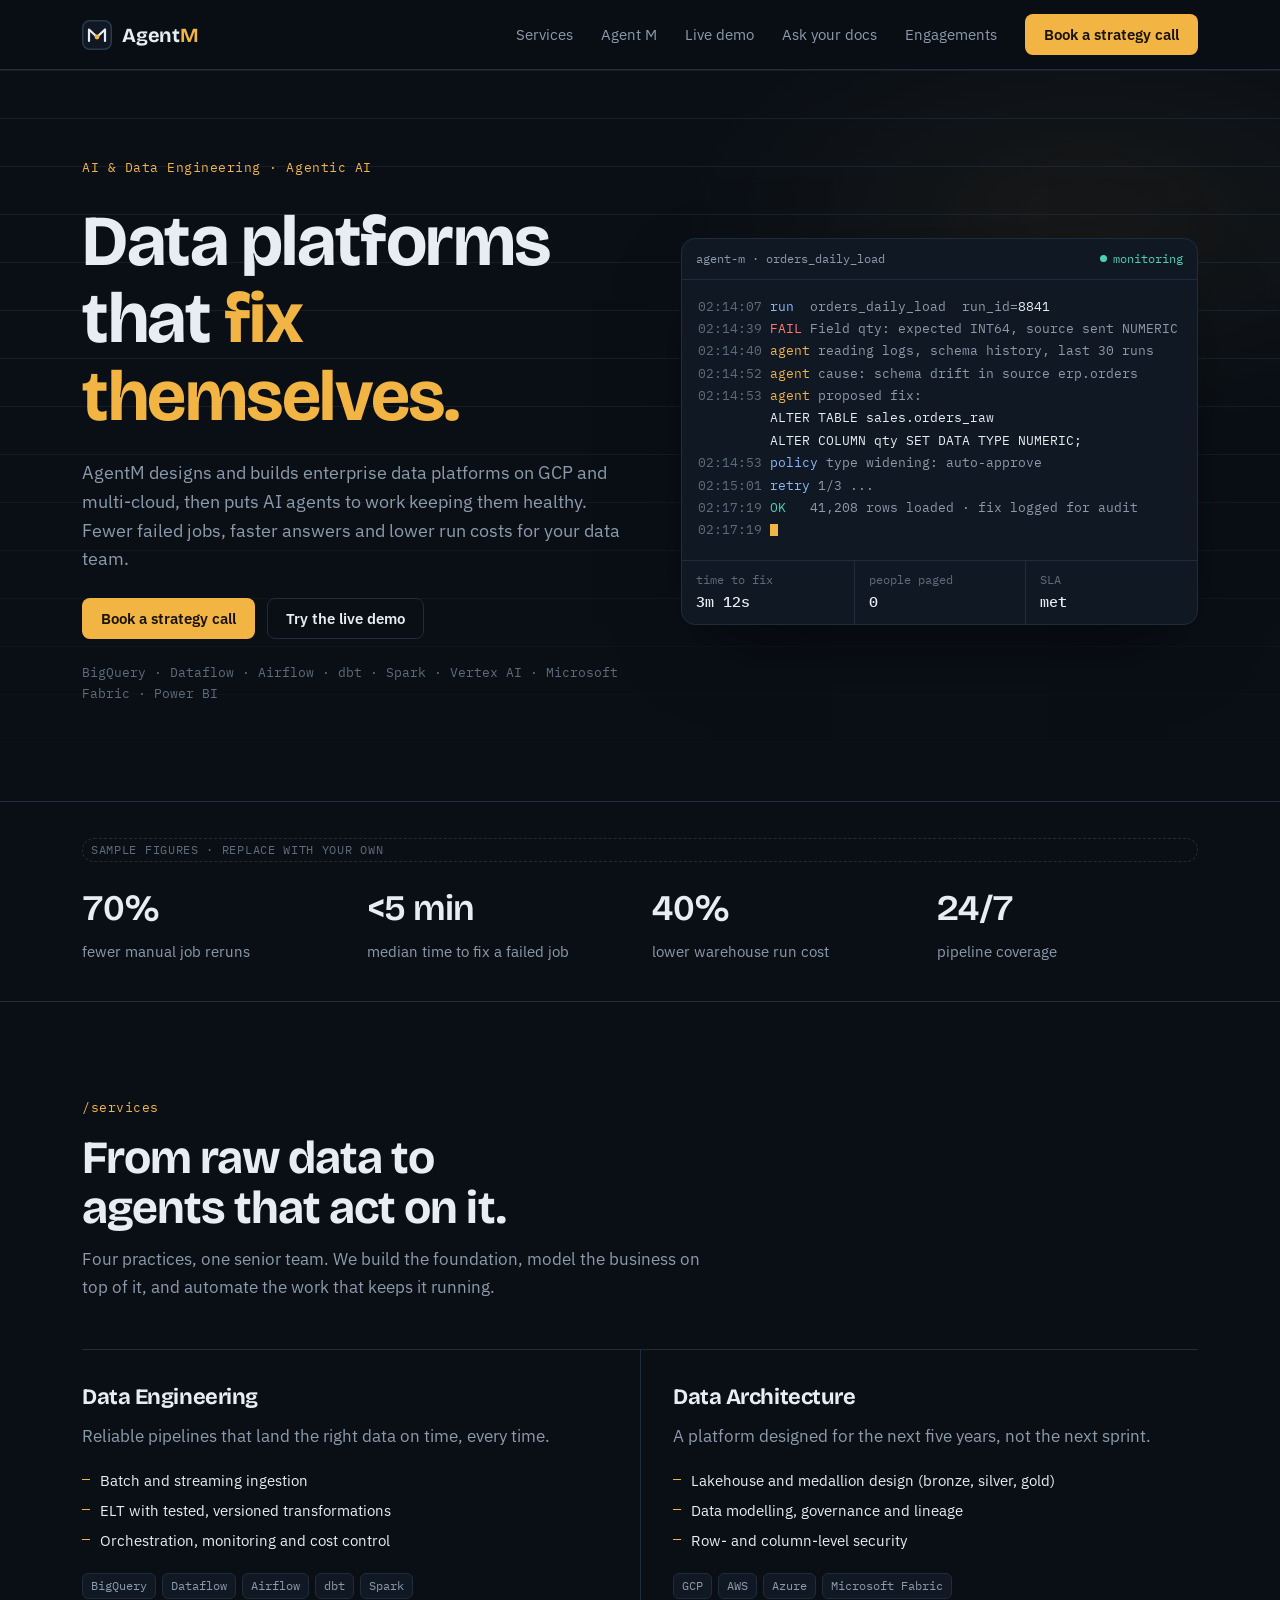
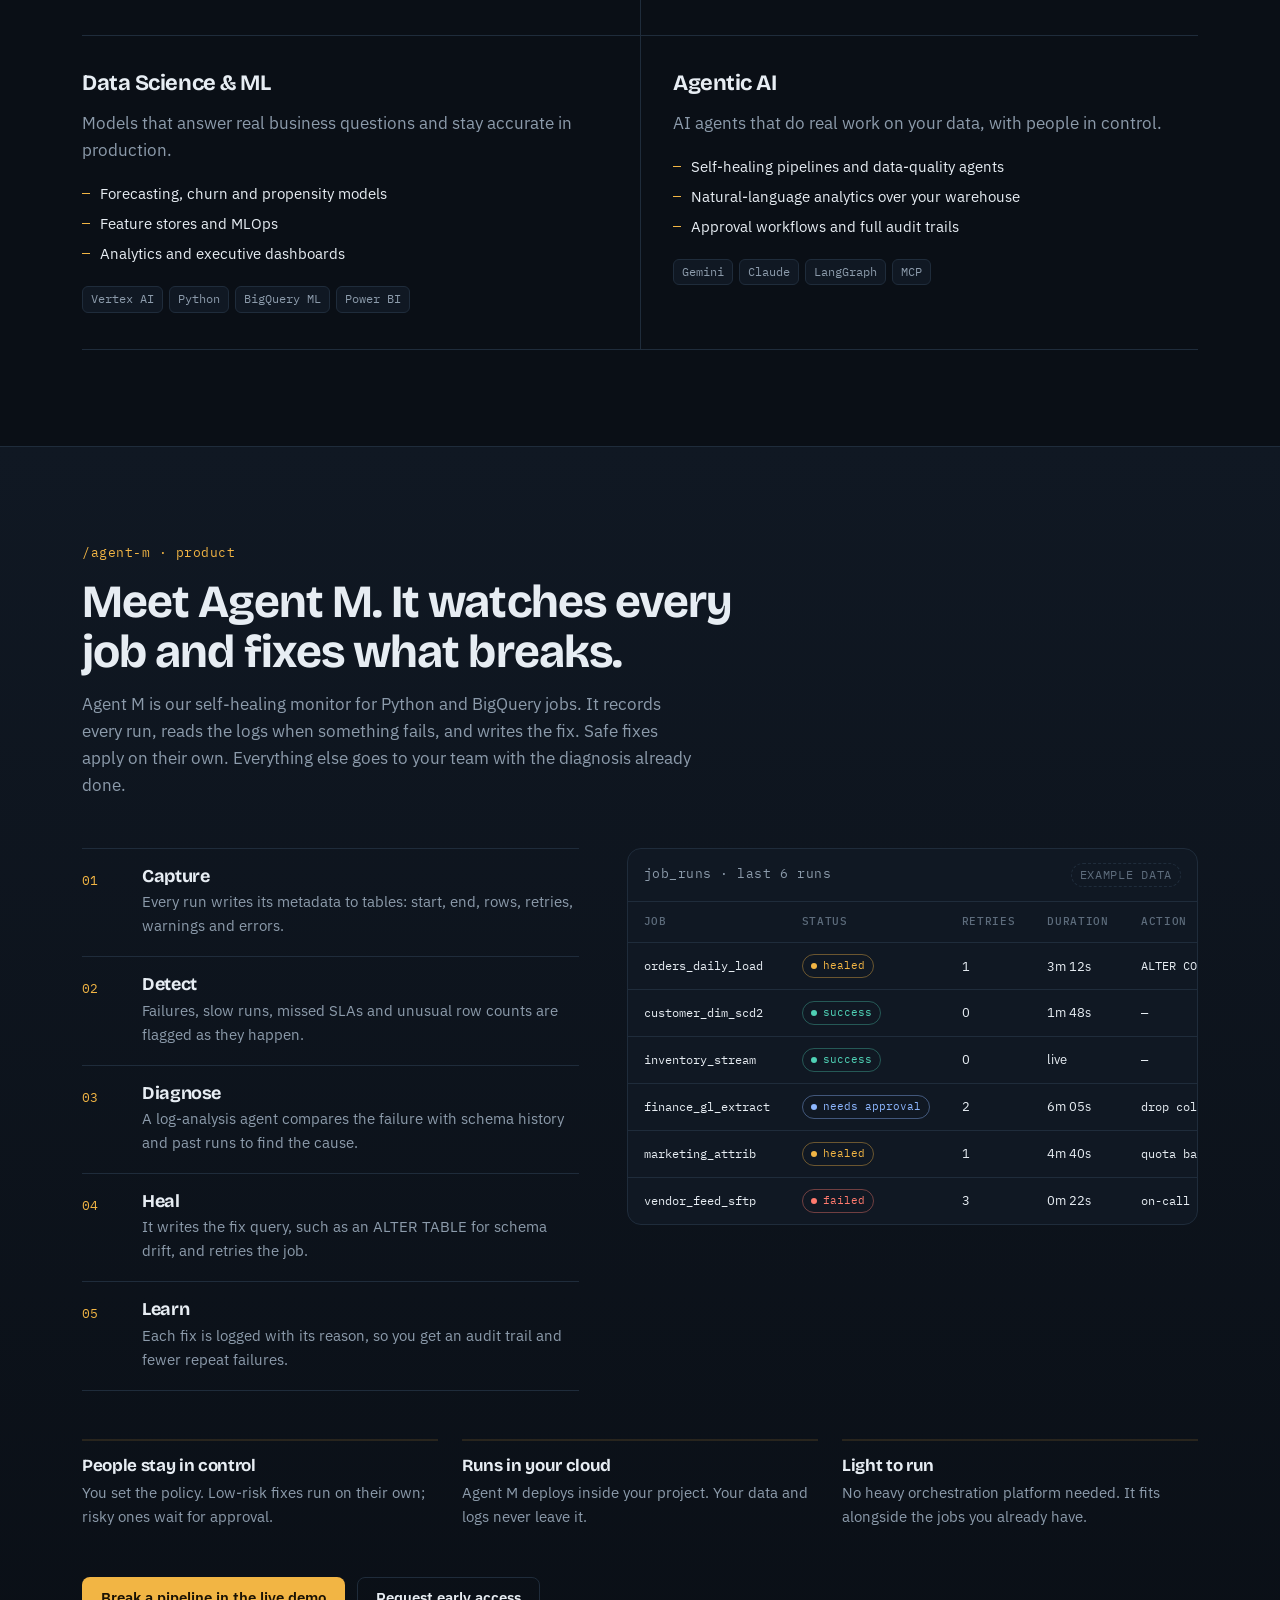
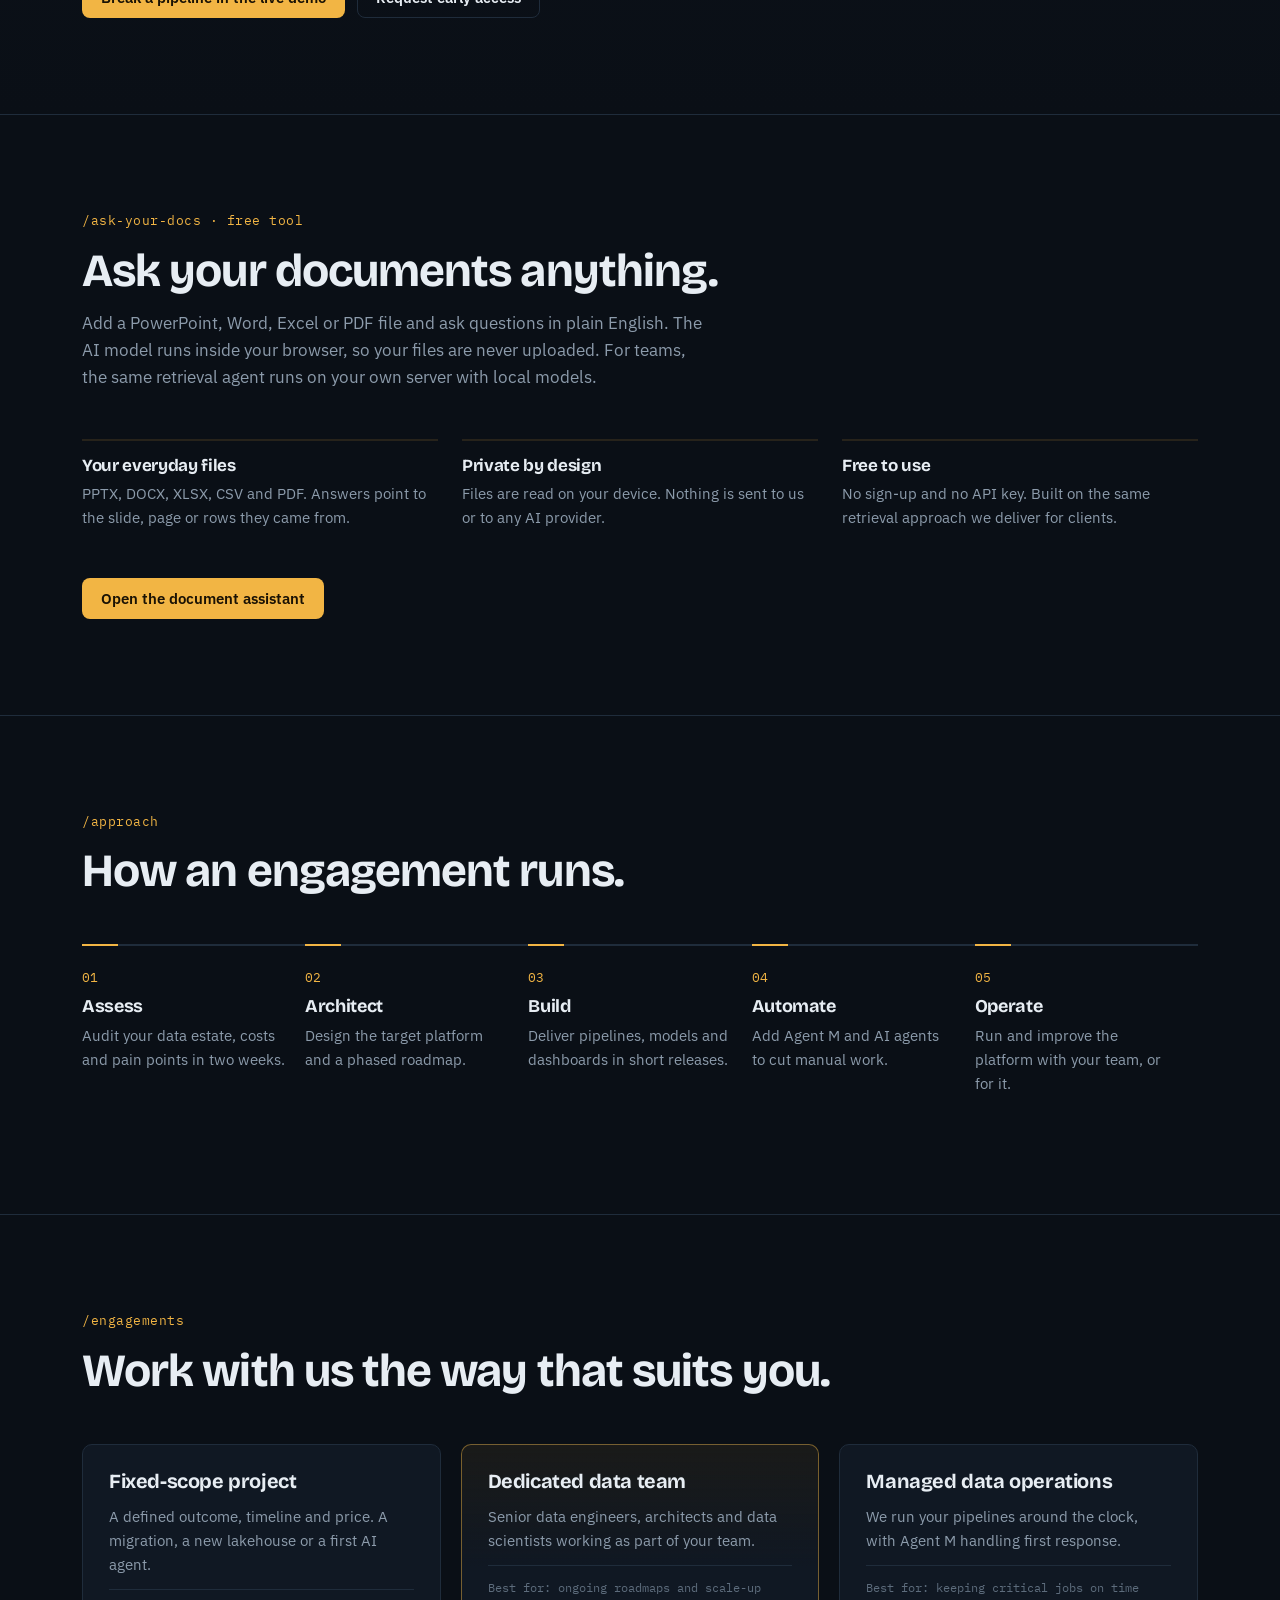
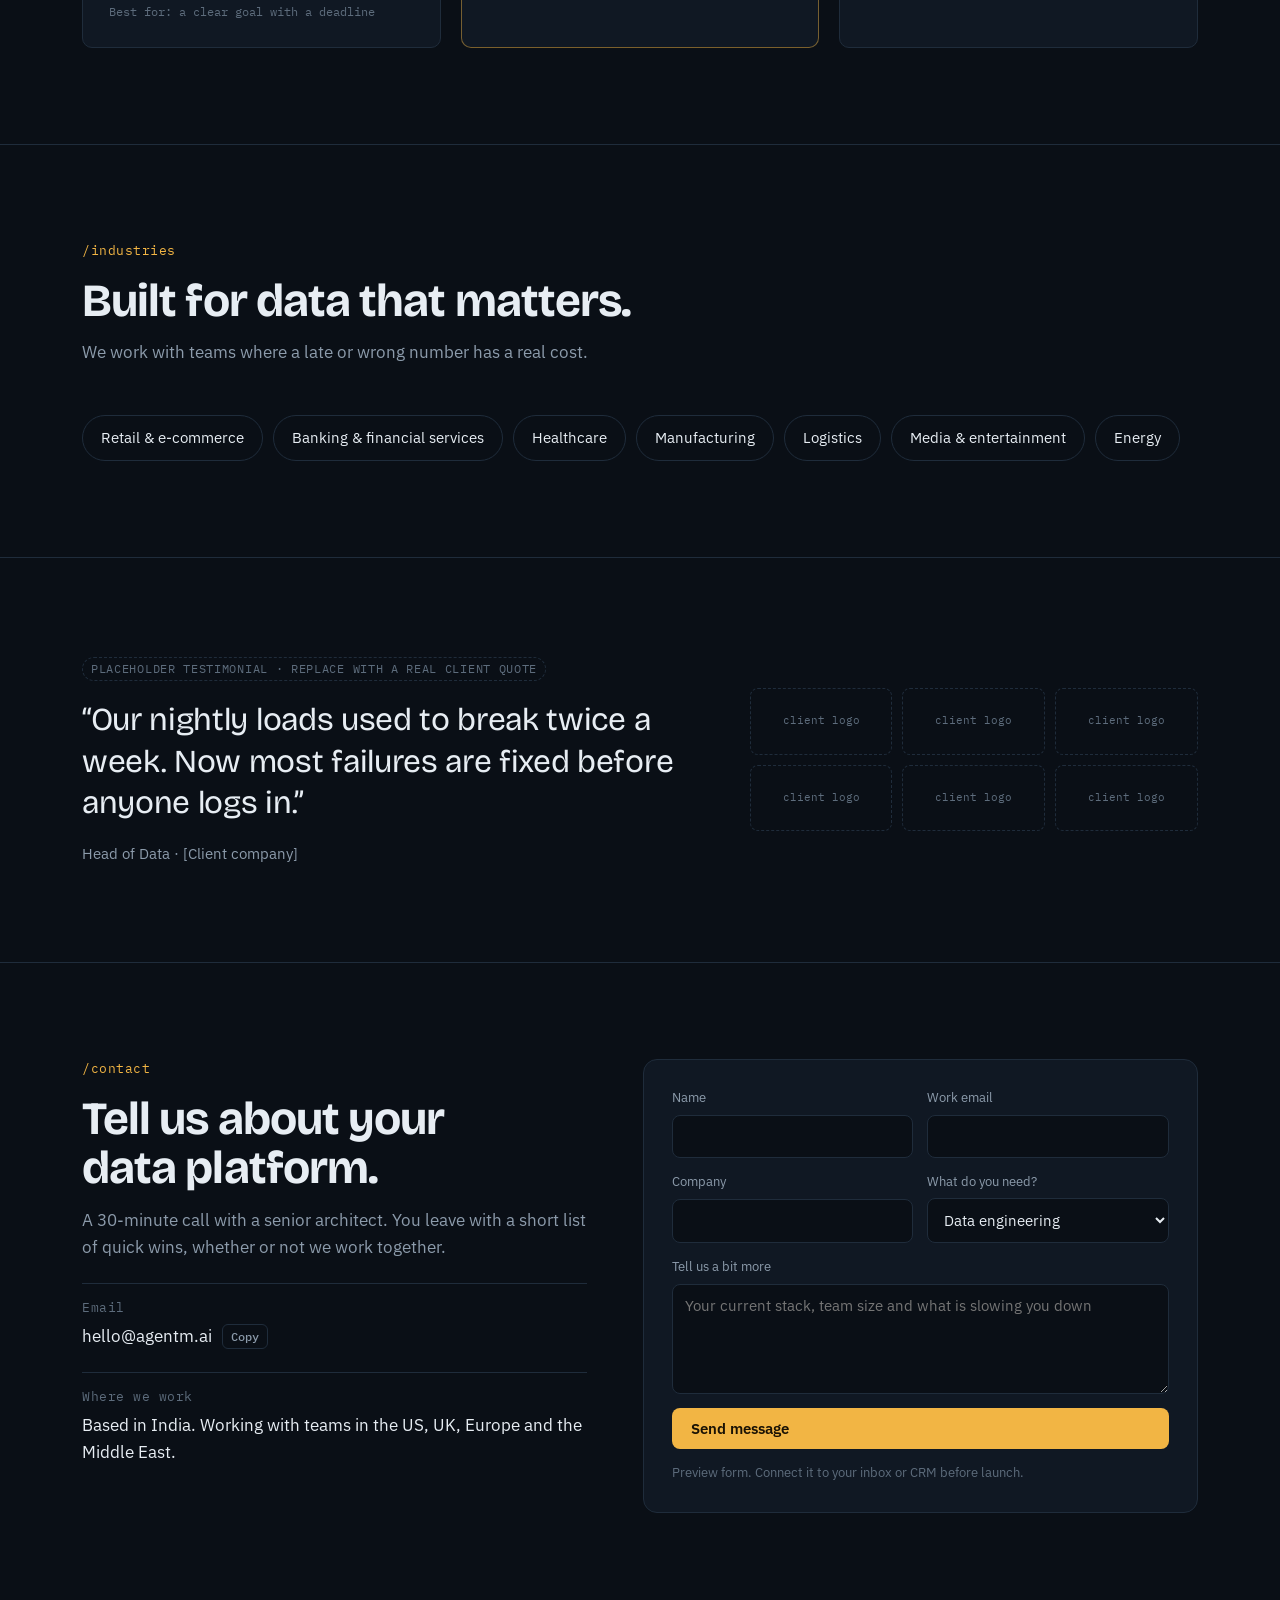
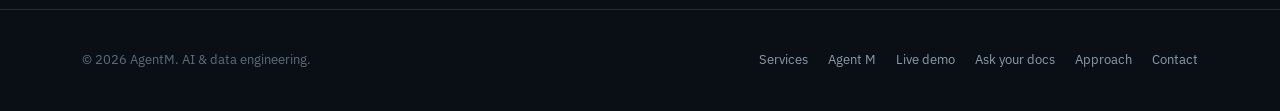
==== commit 4f0d3b7c: "Add Agent M live demo and Ask-your-docs sample - monitor.html + js/monitor.js: in-browser port of jo" ====
--- a/index.html
+++ b/index.html
@@ -26,7 +26,8 @@
     <nav class="nav" id="nav">
       <a href="#services">Services</a>
       <a href="#agent-m">Agent M</a>
-      <a href="#approach">Approach</a>
+      <a href="monitor.html">Live demo</a>
+      <a href="ask.html">Ask your docs</a>
       <a href="#engage">Engagements</a>
       <a class="btn btn-primary" href="#contact">Book a strategy call</a>
     </nav>
@@ -42,7 +43,7 @@
         <p class="lede">AgentM designs and builds enterprise data platforms on GCP and multi-cloud, then puts AI agents to work keeping them healthy. Fewer failed jobs, faster answers and lower run costs for your data team.</p>
         <div class="cta-row">
           <a class="btn btn-primary" href="#contact">Book a strategy call</a>
-          <a class="btn btn-ghost" href="#agent-m">See Agent M at work</a>
+          <a class="btn btn-ghost" href="monitor.html">Try the live demo</a>
         </div>
         <p class="stack-line">BigQuery · Dataflow · Airflow · dbt · Spark · Vertex AI · Microsoft Fabric · Power BI</p>
       </div>
@@ -170,7 +171,26 @@
         <div><h3>Light to run</h3><p>No heavy orchestration platform needed. It fits alongside the jobs you already have.</p></div>
       </div>
 
-      <div class="cta-row"><a class="btn btn-primary" href="#contact">Request early access</a></div>
+      <div class="cta-row">
+        <a class="btn btn-primary" href="monitor.html">Break a pipeline in the live demo</a>
+        <a class="btn btn-ghost" href="#contact">Request early access</a>
+      </div>
+    </div>
+  </section>
+
+  <section class="block" id="ask">
+    <div class="wrap">
+      <div class="sec-head">
+        <span class="label">/ask-your-docs · free tool</span>
+        <h2>Ask your documents anything.</h2>
+        <p class="lede">Add a PowerPoint, Word, Excel or PDF file and ask questions in plain English. The AI model runs inside your browser, so your files are never uploaded. For teams, the same retrieval agent runs on your own server with local models.</p>
+      </div>
+      <div class="guard">
+        <div><h3>Your everyday files</h3><p>PPTX, DOCX, XLSX, CSV and PDF. Answers point to the slide, page or rows they came from.</p></div>
+        <div><h3>Private by design</h3><p>Files are read on your device. Nothing is sent to us or to any AI provider.</p></div>
+        <div><h3>Free to use</h3><p>No sign-up and no API key. Built on the same retrieval approach we deliver for clients.</p></div>
+      </div>
+      <div class="cta-row"><a class="btn btn-primary" href="ask.html">Open the document assistant</a></div>
     </div>
   </section>
 
@@ -284,6 +304,7 @@
                 <option>Data science &amp; ML</option>
                 <option>Agentic AI</option>
                 <option>Agent M early access</option>
+                <option>Document Q&amp;A for my team</option>
               </select>
             </div>
           </div>
@@ -303,6 +324,8 @@
     <nav aria-label="Footer">
       <a href="#services">Services</a>
       <a href="#agent-m">Agent M</a>
+      <a href="monitor.html">Live demo</a>
+      <a href="ask.html">Ask your docs</a>
       <a href="#approach">Approach</a>
       <a href="#contact">Contact</a>
     </nav>
--- a/css/styles.css
+++ b/css/styles.css
@@ -50,6 +50,7 @@
 .nav { display: flex; align-items: center; gap: 28px; }
 .nav a { text-decoration: none; color: var(--muted); font-size: var(--s-sm); }
 .nav a:hover { color: var(--fg); }
+.nav a.btn-primary { color: #1A1204; }
 .btn { display: inline-flex; align-items: center; gap: 8px; font: 600 var(--s-sm)/1 var(--f-body); text-decoration: none; padding: 12px 18px; border-radius: 8px; border: 1px solid transparent; cursor: pointer; transition: transform .15s ease, background .15s ease; }
 .btn-primary { background: var(--amber); color: #1A1204; }
 .btn-primary:hover { transform: translateY(-1px); background: #F6C463; }
@@ -222,3 +223,117 @@
 footer nav { display: flex; flex-wrap: wrap; gap: 20px; }
 footer a { text-decoration: none; color: var(--muted); }
 footer a:hover { color: var(--fg); }
+
+/* Ask your documents */
+.nav a.active { color: var(--fg); }
+.sr-only { position: absolute; width: 1px; height: 1px; padding: 0; margin: -1px; overflow: hidden; clip: rect(0 0 0 0); white-space: nowrap; border: 0; }
+.ask-hero { border-bottom: 1px solid var(--line); }
+.ask-hero .wrap { padding-block: 64px 40px; display: grid; gap: 16px; }
+.ask-hero h1 { font-size: clamp(2.25rem, 4.6vw, 3.5rem); }
+.ask-app { border-bottom: 1px solid var(--line); }
+.ask-app .wrap { padding-block: 40px 96px; }
+.ask-layout { display: grid; grid-template-columns: minmax(0, 340px) minmax(0, 1fr); gap: 24px; align-items: start; }
+.ask-side { display: grid; gap: 24px; min-width: 0; }
+.panel { background: var(--panel); border: 1px solid var(--line); border-radius: 14px; padding: 20px; display: grid; gap: 14px; min-width: 0; }
+.panel-title { font-size: 1.0625rem; }
+.drop { position: relative; display: grid; gap: 4px; justify-items: center; text-align: center; padding: 26px 16px; border: 1px dashed var(--dim); border-radius: 10px; cursor: pointer; color: var(--fg); font-size: var(--s-sm); transition: border-color .15s ease, background .15s ease; }
+.drop:hover, .drop.drag { border-color: var(--amber); background: var(--amber-soft); }
+.drop:focus-within { outline: 2px solid var(--amber); outline-offset: 3px; }
+.drop .link { color: var(--amber); text-decoration: underline; }
+.drop small { color: var(--muted); font-size: var(--s-xs); margin-top: 4px; }
+.file-list { list-style: none; margin: 0; padding: 0; display: grid; gap: 8px; }
+.file-list:empty, .side-note:empty, .model-status:empty { display: none; }
+.file { display: grid; grid-template-columns: minmax(0, 1fr) auto; gap: 2px 10px; padding: 10px 12px; border: 1px solid var(--line); border-radius: 8px; background: var(--ink); font-size: var(--s-sm); }
+.file-name { overflow: hidden; text-overflow: ellipsis; white-space: nowrap; }
+.file-meta { grid-column: 1; font-family: var(--f-mono); font-size: .72rem; color: var(--muted); }
+.file.ready .file-meta { color: var(--ok); }
+.file.error .file-meta { color: var(--fail); }
+.file-remove { grid-row: 1 / span 2; grid-column: 2; align-self: center; background: none; border: 0; color: var(--muted); cursor: pointer; font-size: 1.2rem; line-height: 1; padding: 4px 6px; border-radius: 6px; }
+.file-remove:hover { color: var(--fg); }
+.side-note { font-size: var(--s-xs); color: var(--muted); }
+.ask-side .btn { justify-content: center; }
+.btn:disabled { opacity: .55; cursor: not-allowed; transform: none; }
+.progress { display: grid; gap: 6px; }
+.progress[hidden] { display: none; }
+.bar { height: 6px; background: var(--ink); border: 1px solid var(--line); border-radius: 999px; overflow: hidden; }
+.bar span { display: block; height: 100%; width: 0; background: var(--amber); transition: width .3s ease; }
+.progress p { font-family: var(--f-mono); font-size: .72rem; color: var(--muted); overflow-wrap: anywhere; }
+.model-status { font-size: var(--s-sm); color: var(--muted); }
+.model-status.ok { color: var(--ok); }
+.model-status.warn { color: var(--fail); }
+.chat { grid-template-rows: auto minmax(0, 1fr) auto; height: min(78vh, 760px); min-height: 520px; padding: 0; gap: 0; }
+.chat-head { display: flex; align-items: center; justify-content: space-between; gap: 12px; padding: 16px 20px; border-bottom: 1px solid var(--line); }
+.msgs { overflow-y: auto; padding: 20px; display: flex; flex-direction: column; gap: 14px; }
+.msg { max-width: 88%; padding: 12px 14px; border-radius: 12px; font-size: var(--s-sm); white-space: pre-wrap; overflow-wrap: anywhere; }
+.msg.user { align-self: flex-end; background: var(--amber-soft); border: 1px solid rgba(242,181,68,.3); }
+.msg.bot { align-self: flex-start; background: var(--ink); border: 1px solid var(--line); }
+.msg.thinking .msg-text::after { content: "▍"; color: var(--amber); animation: pulse 1s steps(2) infinite; }
+.msg.note { align-self: center; max-width: 100%; padding: 4px; color: var(--muted); font-size: var(--s-xs); text-align: center; }
+.sources { margin-top: 10px; padding-top: 8px; border-top: 1px solid var(--line); white-space: normal; }
+.sources summary { cursor: pointer; font-family: var(--f-mono); font-size: .72rem; color: var(--muted); }
+.sources ol { margin: 8px 0 0; padding-left: 20px; display: grid; gap: 8px; }
+.sources li { font-size: var(--s-xs); color: var(--muted); white-space: pre-line; }
+.sources b { color: var(--fg); font-weight: 600; }
+.ask-form { display: flex; align-items: flex-end; gap: 10px; padding: 14px 16px; background: none; border: 0; border-top: 1px solid var(--line); border-radius: 0; }
+.ask-form textarea { min-height: 46px; max-height: 160px; resize: none; }
+.ask-form .btn { flex: none; height: 46px; }
+@media (max-width: 860px) {
+  .ask-layout { grid-template-columns: 1fr; }
+  .chat { height: 75vh; min-height: 460px; }
+  .msg { max-width: 100%; }
+}
+
+/* Agent M live demo */
+@media (min-width: 861px) and (max-width: 1080px) { .nav { gap: 18px; } }
+code { font-family: var(--f-mono); font-size: .88em; color: var(--fg); }
+.mon-layout { display: grid; grid-template-columns: minmax(0, 340px) minmax(0, 1fr); gap: 24px; align-items: start; }
+.mon-main { display: grid; gap: 16px; min-width: 0; }
+.scen-list { border: 0; margin: 0; padding: 0; display: grid; gap: 6px; }
+.scen { display: grid; grid-template-columns: auto minmax(0, 1fr); gap: 10px; align-items: start; padding: 9px 12px; border: 1px solid var(--line); border-radius: 8px; background: var(--ink); cursor: pointer; color: var(--fg); transition: border-color .15s ease; }
+.scen:hover { border-color: var(--dim); }
+.scen:has(input:checked) { border-color: rgba(242,181,68,.55); background: var(--amber-soft); }
+.scen input, .check input { width: auto; margin: 4px 0 0; accent-color: var(--amber); }
+.scen strong { display: block; font-size: var(--s-sm); font-weight: 600; }
+.scen small { display: block; color: var(--muted); font-size: var(--s-xs); line-height: 1.45; }
+.check { display: flex; gap: 10px; align-items: flex-start; font-size: var(--s-sm); color: var(--fg); cursor: pointer; }
+.check input { margin-top: 5px; }
+.chat-head.bare { padding: 0; border: 0; }
+.mono-sm { font-family: var(--f-mono); font-size: .75rem; color: var(--muted); overflow-wrap: anywhere; }
+.schema { list-style: none; margin: 0; padding: 0; border: 1px solid var(--line); border-radius: 8px; overflow: hidden; }
+.schema li { display: flex; justify-content: space-between; gap: 12px; padding: 7px 12px; font-family: var(--f-mono); font-size: .75rem; background: var(--ink); border-top: 1px solid var(--line); }
+.schema li:first-child { border-top: 0; }
+.schema li span:last-child { color: var(--muted); text-align: right; }
+.schema li.changed { background: var(--amber-soft); }
+.schema li.changed span { color: var(--amber); }
+.live.idle { color: var(--dim); }
+.live.idle::before { background: var(--dim); animation: none; }
+.mon-log { white-space: pre-wrap; overflow-wrap: anywhere; height: 340px; overflow-y: auto; }
+.mon-log .ln { padding-left: 16ch; text-indent: -16ch; }
+.outcome { font-size: var(--s-sm); padding: 12px 14px; border-radius: 10px; border: 1px solid var(--line); background: var(--panel); }
+.outcome.success { border-color: rgba(79,209,181,.4); color: var(--ok); }
+.outcome.healed { border-color: rgba(242,181,68,.45); color: var(--amber); }
+.outcome.failed { border-color: rgba(255,122,110,.4); color: var(--fail); }
+.tabs { display: flex; flex-wrap: wrap; gap: 4px; }
+.tab { background: none; border: 1px solid transparent; color: var(--muted); font: 500 .75rem var(--f-mono); padding: 5px 10px; border-radius: 6px; cursor: pointer; }
+.tab:hover { color: var(--fg); }
+.tab[aria-selected="true"] { color: var(--fg); border-color: var(--line); background: var(--ink); }
+.mon-table { max-height: 420px; overflow-y: auto; }
+.mon-table td { vertical-align: top; }
+.mon-table td.wide { white-space: pre-wrap; min-width: 280px; max-width: 460px; overflow-wrap: anywhere; color: var(--muted); }
+.mon-table .empty { padding: 28px 16px; color: var(--dim); font-size: var(--s-sm); }
+.approve { color: var(--amber); border-color: rgba(242,181,68,.45); white-space: nowrap; }
+.p-dim { color: var(--muted); border-color: var(--line); }
+.tools { display: grid; grid-template-columns: 1fr 1fr; gap: 24px; }
+.tools .panel { align-content: start; }
+.presets { display: flex; flex-wrap: wrap; gap: 6px; }
+.chip-btn { font: 500 .72rem var(--f-mono); color: var(--muted); background: var(--ink); border: 1px solid var(--line); padding: 4px 9px; border-radius: 6px; cursor: pointer; }
+.chip-btn:hover { color: var(--fg); border-color: var(--dim); }
+.tools textarea { min-height: 96px; font-family: var(--f-mono); font-size: .8rem; }
+.result { margin: 0; display: grid; grid-template-columns: max-content minmax(0, 1fr); gap: 8px 16px; padding-top: 14px; border-top: 1px solid var(--line); font-size: var(--s-sm); }
+.result dt { font-family: var(--f-mono); font-size: .72rem; color: var(--dim); padding-top: 2px; }
+.result dd { margin: 0; overflow-wrap: anywhere; }
+.code { margin: 0; padding: 18px 20px; background: var(--panel); border: 1px solid var(--line); border-radius: 12px; font-family: var(--f-mono); font-size: .8rem; line-height: 1.7; color: var(--fg); overflow-x: auto; }
+.code .c { color: var(--dim); }
+.code .s { color: var(--ok); }
+@media (max-width: 960px) { .mon-layout, .tools { grid-template-columns: 1fr; } }
+@media (max-width: 520px) { .mon-log .ln { padding-left: 0; text-indent: 0; } .mon-log { height: 300px; } }
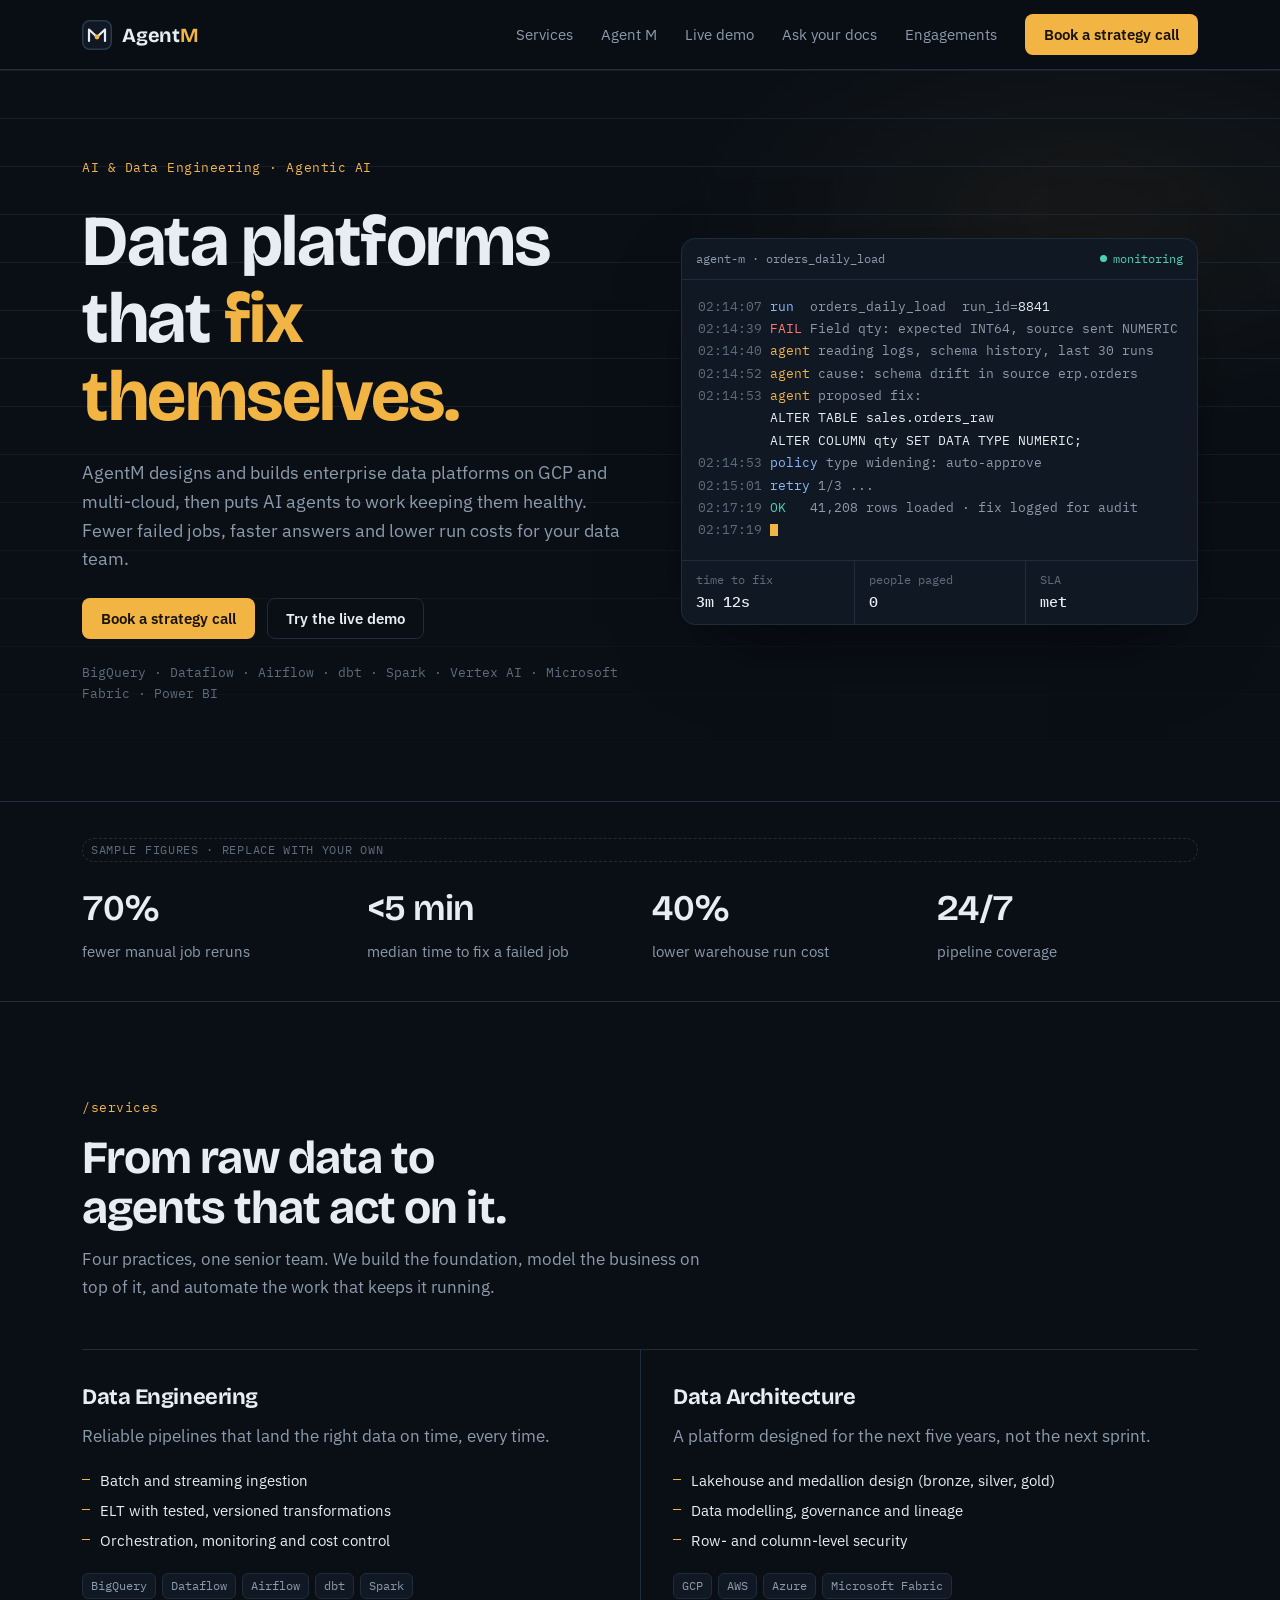
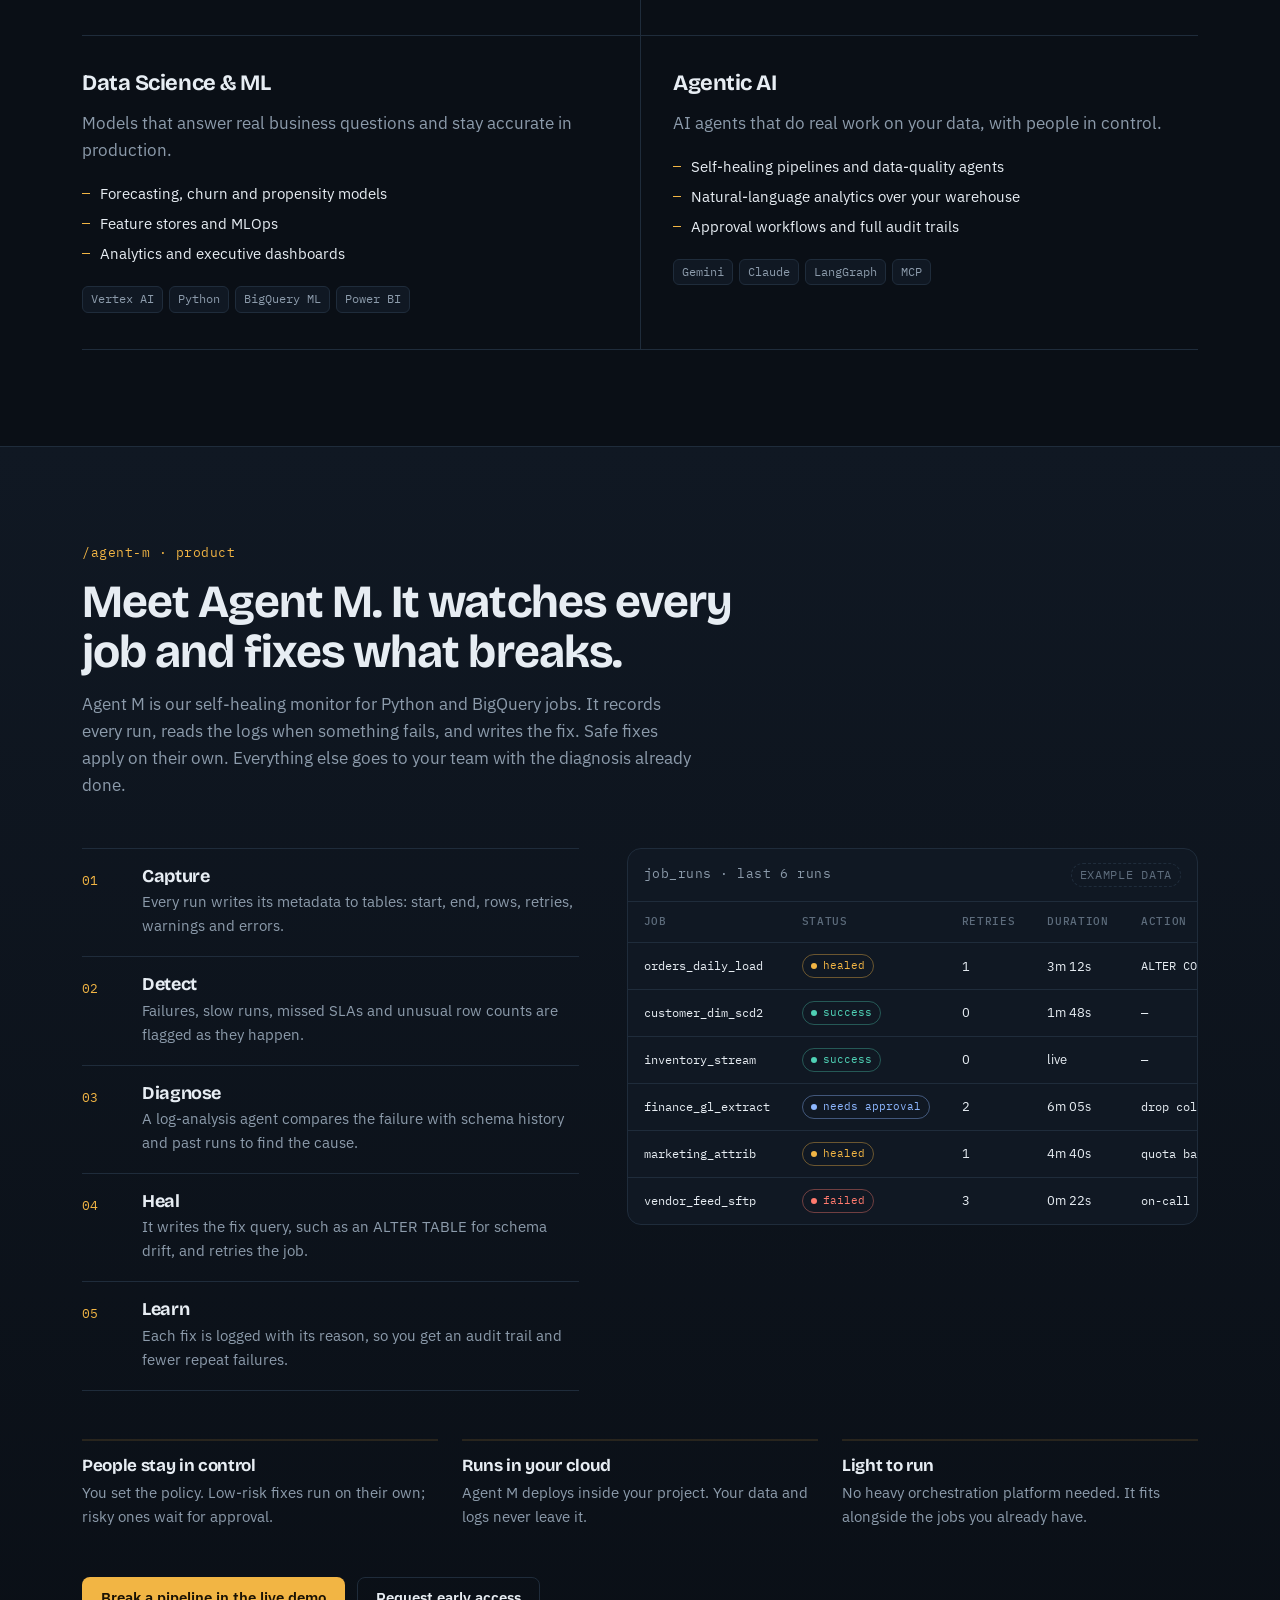
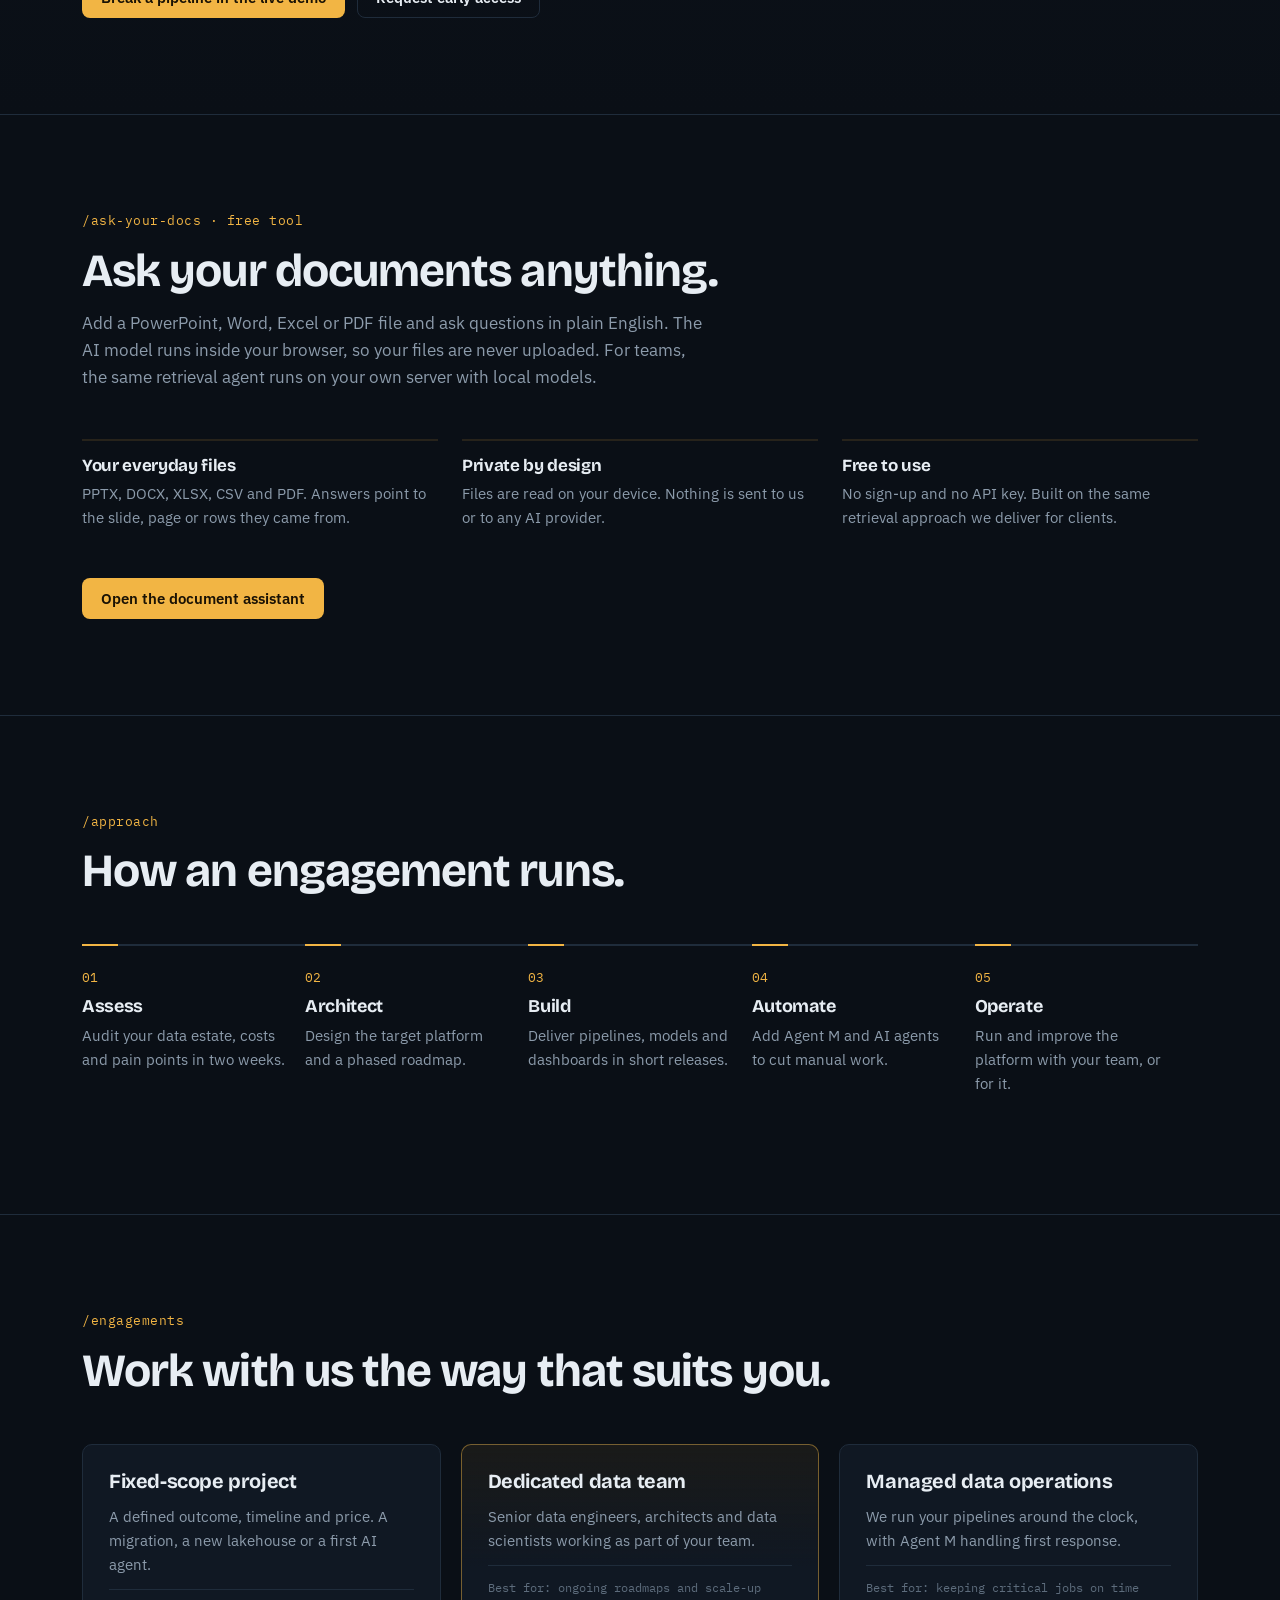
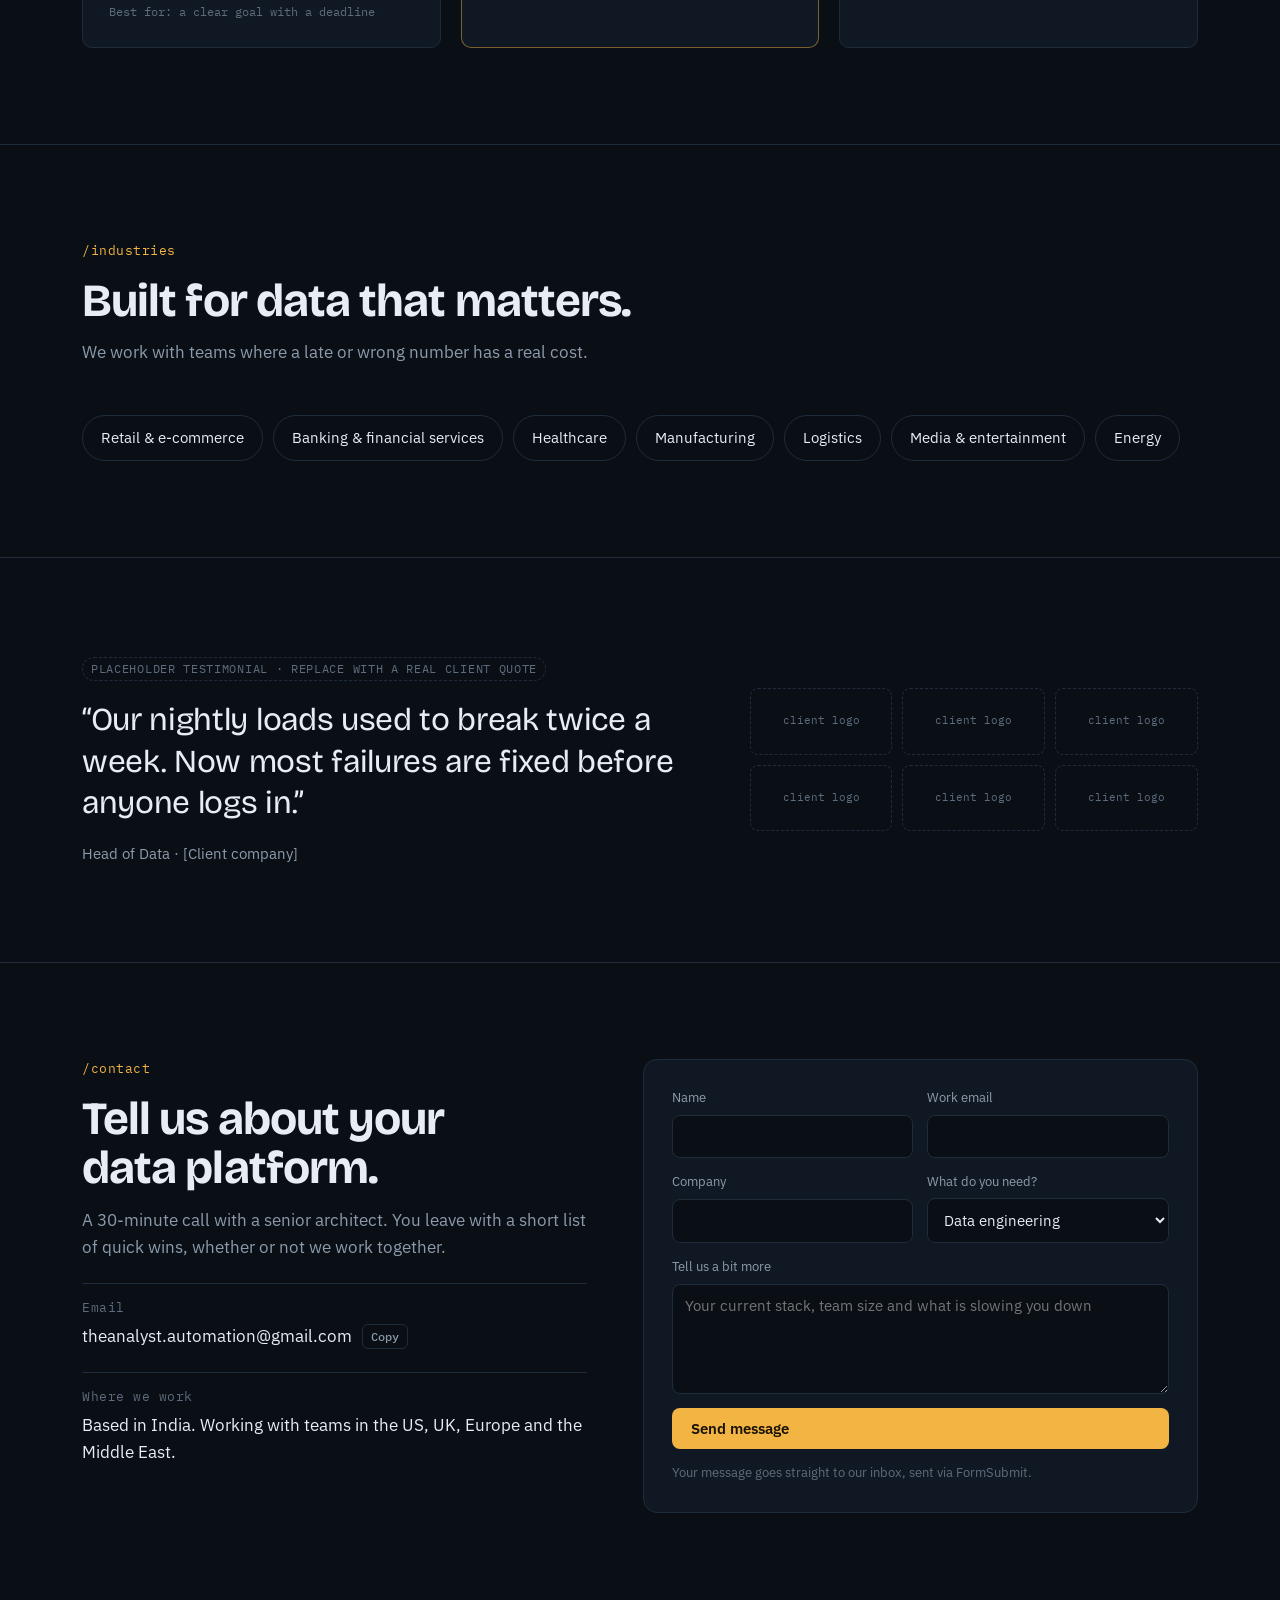
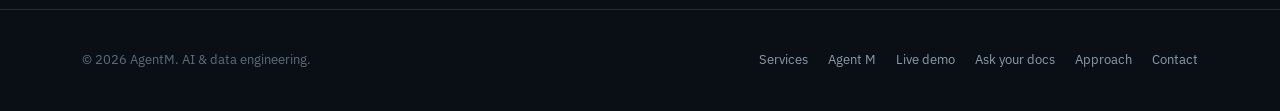
==== commit a69fcd96: "Connect the contact form to FormSubmit The form was a preview that sent nothing. It now posts to For" ====
--- a/index.html
+++ b/index.html
@@ -282,7 +282,7 @@
           </div>
           <div class="info-row">
             <span class="label">Email</span>
-            <div class="copy-line"><span id="email">hello@agentm.ai</span><button class="copy-btn" id="copyEmail" type="button">Copy</button></div>
+            <div class="copy-line"><span id="email">theanalyst.automation@gmail.com</span><button class="copy-btn" id="copyEmail" type="button">Copy</button></div>
           </div>
           <div class="info-row">
             <span class="label">Where we work</span>
@@ -309,8 +309,9 @@
             </div>
           </div>
           <div class="field"><label for="f-msg">Tell us a bit more</label><textarea id="f-msg" name="message" placeholder="Your current stack, team size and what is slowing you down"></textarea></div>
+          <input class="sr-only" type="text" name="_honey" tabindex="-1" autocomplete="off" aria-hidden="true">
           <button class="btn btn-primary" type="submit">Send message</button>
-          <p class="form-note" id="formNote">Preview form. Connect it to your inbox or CRM before launch.</p>
+          <p class="form-note" id="formNote">Your message goes straight to our inbox, sent via FormSubmit.</p>
           <p class="form-msg" id="formMsg" hidden></p>
         </form>
       </div>
--- a/css/styles.css
+++ b/css/styles.css
@@ -308,11 +308,18 @@
 .live.idle { color: var(--dim); }
 .live.idle::before { background: var(--dim); animation: none; }
 .mon-log { white-space: pre-wrap; overflow-wrap: anywhere; height: 340px; overflow-y: auto; }
-.mon-log .ln { padding-left: 16ch; text-indent: -16ch; }
+.mon-log .ln { padding-left: 17ch; text-indent: -17ch; }
 .outcome { font-size: var(--s-sm); padding: 12px 14px; border-radius: 10px; border: 1px solid var(--line); background: var(--panel); }
 .outcome.success { border-color: rgba(79,209,181,.4); color: var(--ok); }
 .outcome.healed { border-color: rgba(242,181,68,.45); color: var(--amber); }
 .outcome.failed { border-color: rgba(255,122,110,.4); color: var(--fail); }
+.outcome.anomaly { border-color: rgba(242,181,68,.45); color: var(--amber); }
+.slack { border: 1px solid var(--line); border-left: 3px solid var(--info); border-radius: 10px; background: var(--panel); padding: 12px 14px; display: grid; gap: 6px; font-size: var(--s-sm); }
+.slack[hidden] { display: none; }
+.slack-head { font-family: var(--f-mono); font-size: .72rem; color: var(--dim); }
+.slack-body { display: grid; gap: 2px; overflow-wrap: anywhere; }
+.slack-body b { font-weight: 600; }
+.slack-run { font-family: var(--f-mono); font-size: .72rem; color: var(--dim); margin-top: 4px; }
 .tabs { display: flex; flex-wrap: wrap; gap: 4px; }
 .tab { background: none; border: 1px solid transparent; color: var(--muted); font: 500 .75rem var(--f-mono); padding: 5px 10px; border-radius: 6px; cursor: pointer; }
 .tab:hover { color: var(--fg); }
@@ -337,3 +344,11 @@
 .code .s { color: var(--ok); }
 @media (max-width: 960px) { .mon-layout, .tools { grid-template-columns: 1fr; } }
 @media (max-width: 520px) { .mon-log .ln { padding-left: 0; text-indent: 0; } .mon-log { height: 300px; } }
+
+/* Ask your documents: answers and agent trace */
+.msg .answer { font-size: 1.0625rem; color: var(--fg); }
+.msg .evidence { display: inline-block; margin-top: 6px; color: var(--muted); }
+.msg .cite { display: inline-block; margin-top: 4px; font-family: var(--f-mono); font-size: .72rem; color: var(--amber); }
+.trace li { white-space: normal; }
+.sources + .sources { margin-top: 4px; border-top: 0; padding-top: 0; }
+.steps.pipeline { max-width: 820px; }
